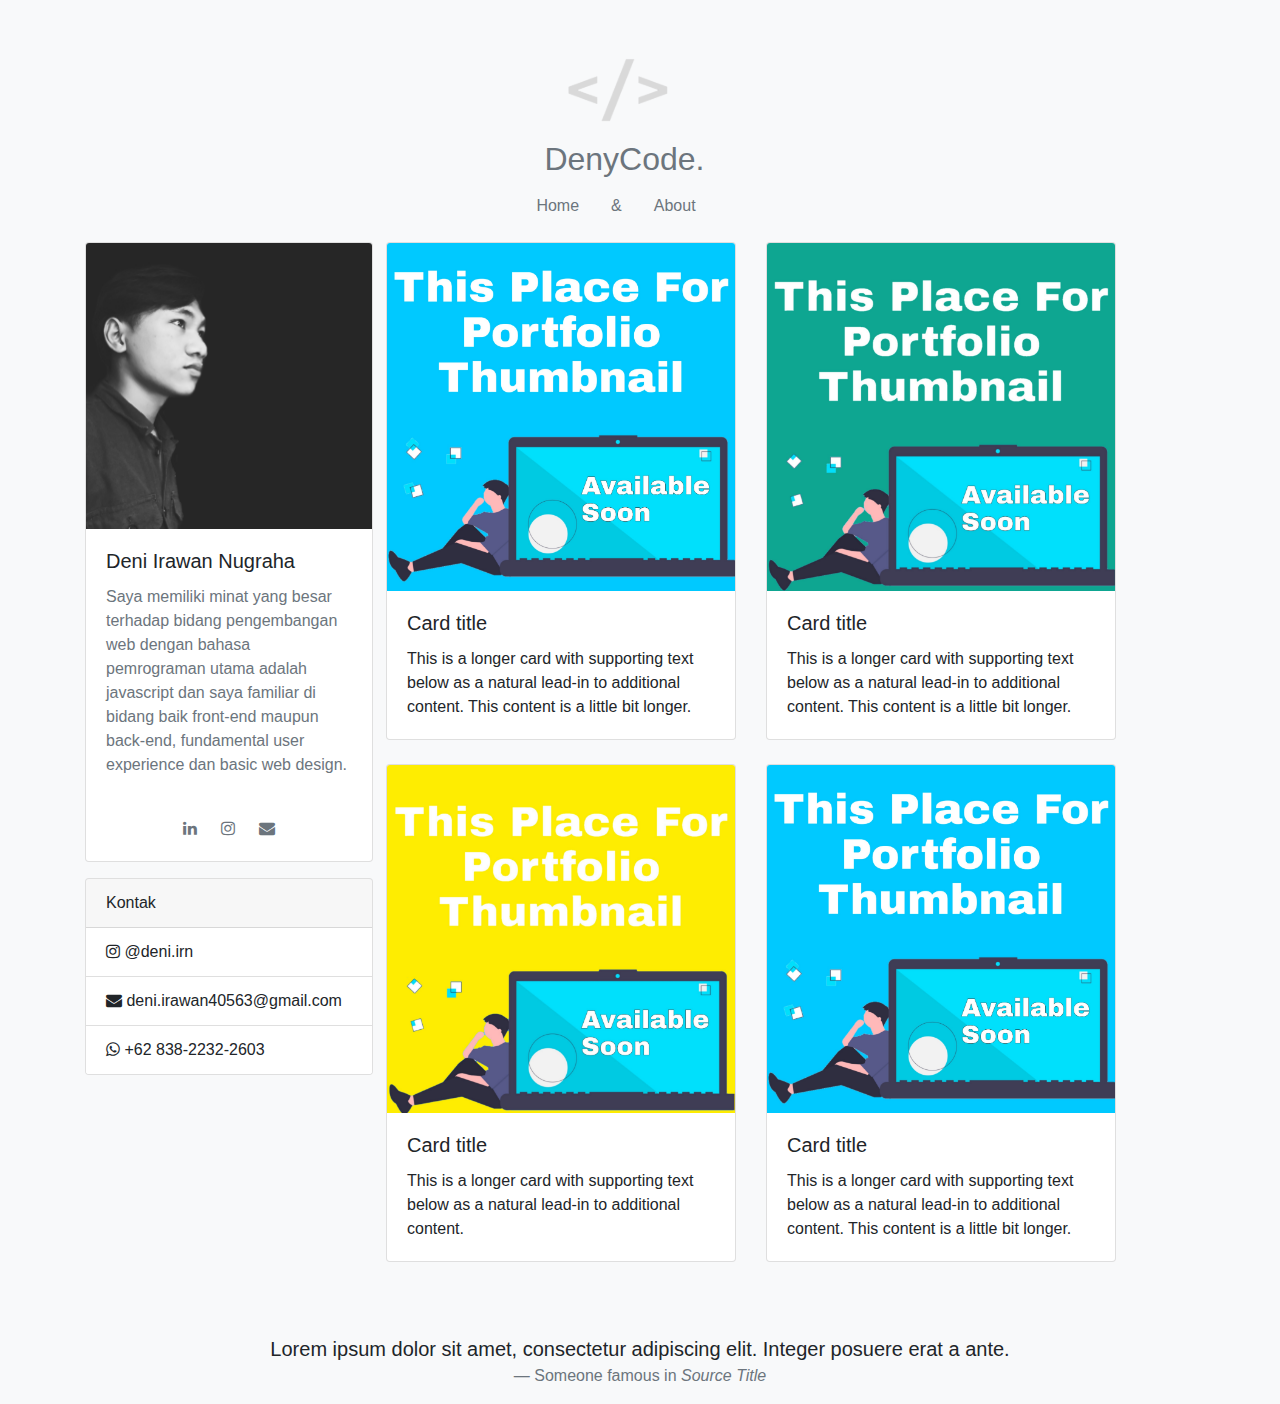
==== index.html @ 874bd968 "all layout is complete" ====
<!doctype html>
<html lang="en">
  <head>
    <!-- Required meta tags -->
    <meta charset="utf-8">
    <meta name="viewport" content="width=device-width, initial-scale=1, shrink-to-fit=no">

    <!-- Bootstrap CSS -->
    <link rel="stylesheet" href="https://stackpath.bootstrapcdn.com/bootstrap/4.5.2/css/bootstrap.min.css" integrity="sha384-JcKb8q3iqJ61gNV9KGb8thSsNjpSL0n8PARn9HuZOnIxN0hoP+VmmDGMN5t9UJ0Z" crossorigin="anonymous">
	<link rel="stylesheet" href="style.css">
	<link rel="stylesheet" href="https://cdnjs.cloudflare.com/ajax/libs/font-awesome/4.7.0/css/font-awesome.min.css">
    <title>Deni Irawan.N Portopolio Website</title>
  </head>
  <body class="bg-light">
	<div class="container row mx-auto mt-4">
		<div class="mx-auto mt-3">
			<img src="/images/logo.svg" class="rounded-circle image-profile">
			<h2 class="ml-n4 text-muted">DenyCode.</h2>
			<nav class="nav ml-n5">
				<a class="nav-link text-muted" href="#">Home</a>
				<p class="nav-link text-muted"> &</p>
				<a class="nav-link text-muted" data-toggle="modal" data-target="#staticBackdrop">About</a>
			</nav>
		</div>
		<div class="row">
		<div class="col-3">
		<div class="card" style="width: 18rem;">
			<img src="/images/PSX_20200524_122302.jpg" class="card-img-top" alt="...">
			<div class="card-body">
				<h5 class="card-title">Deni Irawan Nugraha</h5>
				<p class="card-text text-left text-muted">Saya memiliki minat yang besar terhadap bidang pengembangan web dengan  bahasa pemrograman utama adalah javascript dan saya familiar di bidang baik front-end maupun back-end, fundamental user experience dan basic web design.</p>
			</div>
			<div class="card-body text-center">
				<a href="#" class="card-link text-muted"><i class="fa fa-linkedin"></i></a>
				<a href="#" class="card-link text-muted"><i class="fa fa-instagram"></i></a>
				<a href="#" class="card-link text-muted"><i class="fa fa-envelope"></i></a>
			</div>
		</div>
		<div class="card mt-3" style="width: 18rem;">
			<div class="card-header">
			  Kontak
			</div>
			<ul class="list-group list-group-flush">
			  <li class="list-group-item"><i class="fa fa-instagram"></i> @deni.irn</li>
			  <li class="list-group-item"><i class="fa fa-envelope"></i> deni.irawan40563@gmail.com</li>
			  <li class="list-group-item"><i class="fa fa-whatsapp"></i> +62 838-2232-2603</li>
			</ul>
		  </div>
	</div>
	<div class="col-8 ml-3 overflow-auto">
		<div class="row row-cols-1 row-cols-md-2">
			<div class="col mb-4">
			  <div class="card">
				<img src="/images/portfolio/soonBlue.jpg" class="card-img-top" alt="...">
				<div class="card-body">
				  <h5 class="card-title">Card title</h5>
				  <p class="card-text">This is a longer card with supporting text below as a natural lead-in to additional content. This content is a little bit longer.</p>
				</div>
			  </div>
			</div>
			<div class="col mb-4">
			  <div class="card">
				<img src="/images/portfolio/soonGreen.jpg" class="card-img-top" alt="...">
				<div class="card-body">
				  <h5 class="card-title">Card title</h5>
				  <p class="card-text">This is a longer card with supporting text below as a natural lead-in to additional content. This content is a little bit longer.</p>
				</div>
			  </div>
			</div>
			<div class="col mb-4">
			  <div class="card">
				<img src="/images/portfolio/soonYellow.jpg" class="card-img-top" alt="...">
				<div class="card-body">
				  <h5 class="card-title">Card title</h5>
				  <p class="card-text">This is a longer card with supporting text below as a natural lead-in to additional content.</p>
				</div>
			  </div>
			</div>
			<div class="col mb-4">
			  <div class="card">
				<img src="/images/portfolio/soonBlue.jpg" class="card-img-top" alt="...">
				<div class="card-body">
				  <h5 class="card-title">Card title</h5>
				  <p class="card-text">This is a longer card with supporting text below as a natural lead-in to additional content. This content is a little bit longer.</p>
				</div>
			  </div>
			</div>
		  </div>
	</div>
	</div>
	<div class="container-fluid mt-5">
	<blockquote class="blockquote text-center">
		<p class="mb-0">Lorem ipsum dolor sit amet, consectetur adipiscing elit. Integer posuere erat a ante.</p>
		<footer class="blockquote-footer">Someone famous in <cite title="Source Title">Source Title</cite></footer>
	</blockquote>
	</div>
	</div>
	<div class="modal fade" id="staticBackdrop" data-backdrop="static" data-keyboard="false" tabindex="-1" aria-labelledby="staticBackdropLabel" aria-hidden="true">
		<div class="modal-dialog">
		  <div class="modal-content">
			<div class="modal-header">
			  <h5 class="modal-title" id="staticBackdropLabel">Modal title</h5>
			  <button type="button" class="close" data-dismiss="modal" aria-label="Close">
				<span aria-hidden="true">&times;</span>
			  </button>
			</div>
			<div class="modal-body">
			  ...
			</div>
			<div class="modal-footer">
			  <button type="button" class="btn btn-secondary" data-dismiss="modal">Close</button>
			  <button type="button" class="btn btn-primary">Understood</button>
			</div>
		  </div>
		</div>
	  </div>
    <!-- Optional JavaScript -->
    <!-- jQuery first, then Popper.js, then Bootstrap JS -->
    <script src="https://code.jquery.com/jquery-3.5.1.slim.min.js" integrity="sha384-DfXdz2htPH0lsSSs5nCTpuj/zy4C+OGpamoFVy38MVBnE+IbbVYUew+OrCXaRkfj" crossorigin="anonymous"></script>
    <script src="https://cdn.jsdelivr.net/npm/popper.js@1.16.1/dist/umd/popper.min.js" integrity="sha384-9/reFTGAW83EW2RDu2S0VKaIzap3H66lZH81PoYlFhbGU+6BZp6G7niu735Sk7lN" crossorigin="anonymous"></script>
    <script src="https://stackpath.bootstrapcdn.com/bootstrap/4.5.2/js/bootstrap.min.js" integrity="sha384-B4gt1jrGC7Jh4AgTPSdUtOBvfO8shuf57BaghqFfPlYxofvL8/KUEfYiJOMMV+rV" crossorigin="anonymous"></script>
  </body>
</html>
---- style.css ----
.container {
    width: 1500px;
    height: 400px;
}
.image-profile {
    width: 100px;
    height: 100px;
    object-fit: scale-down;
}
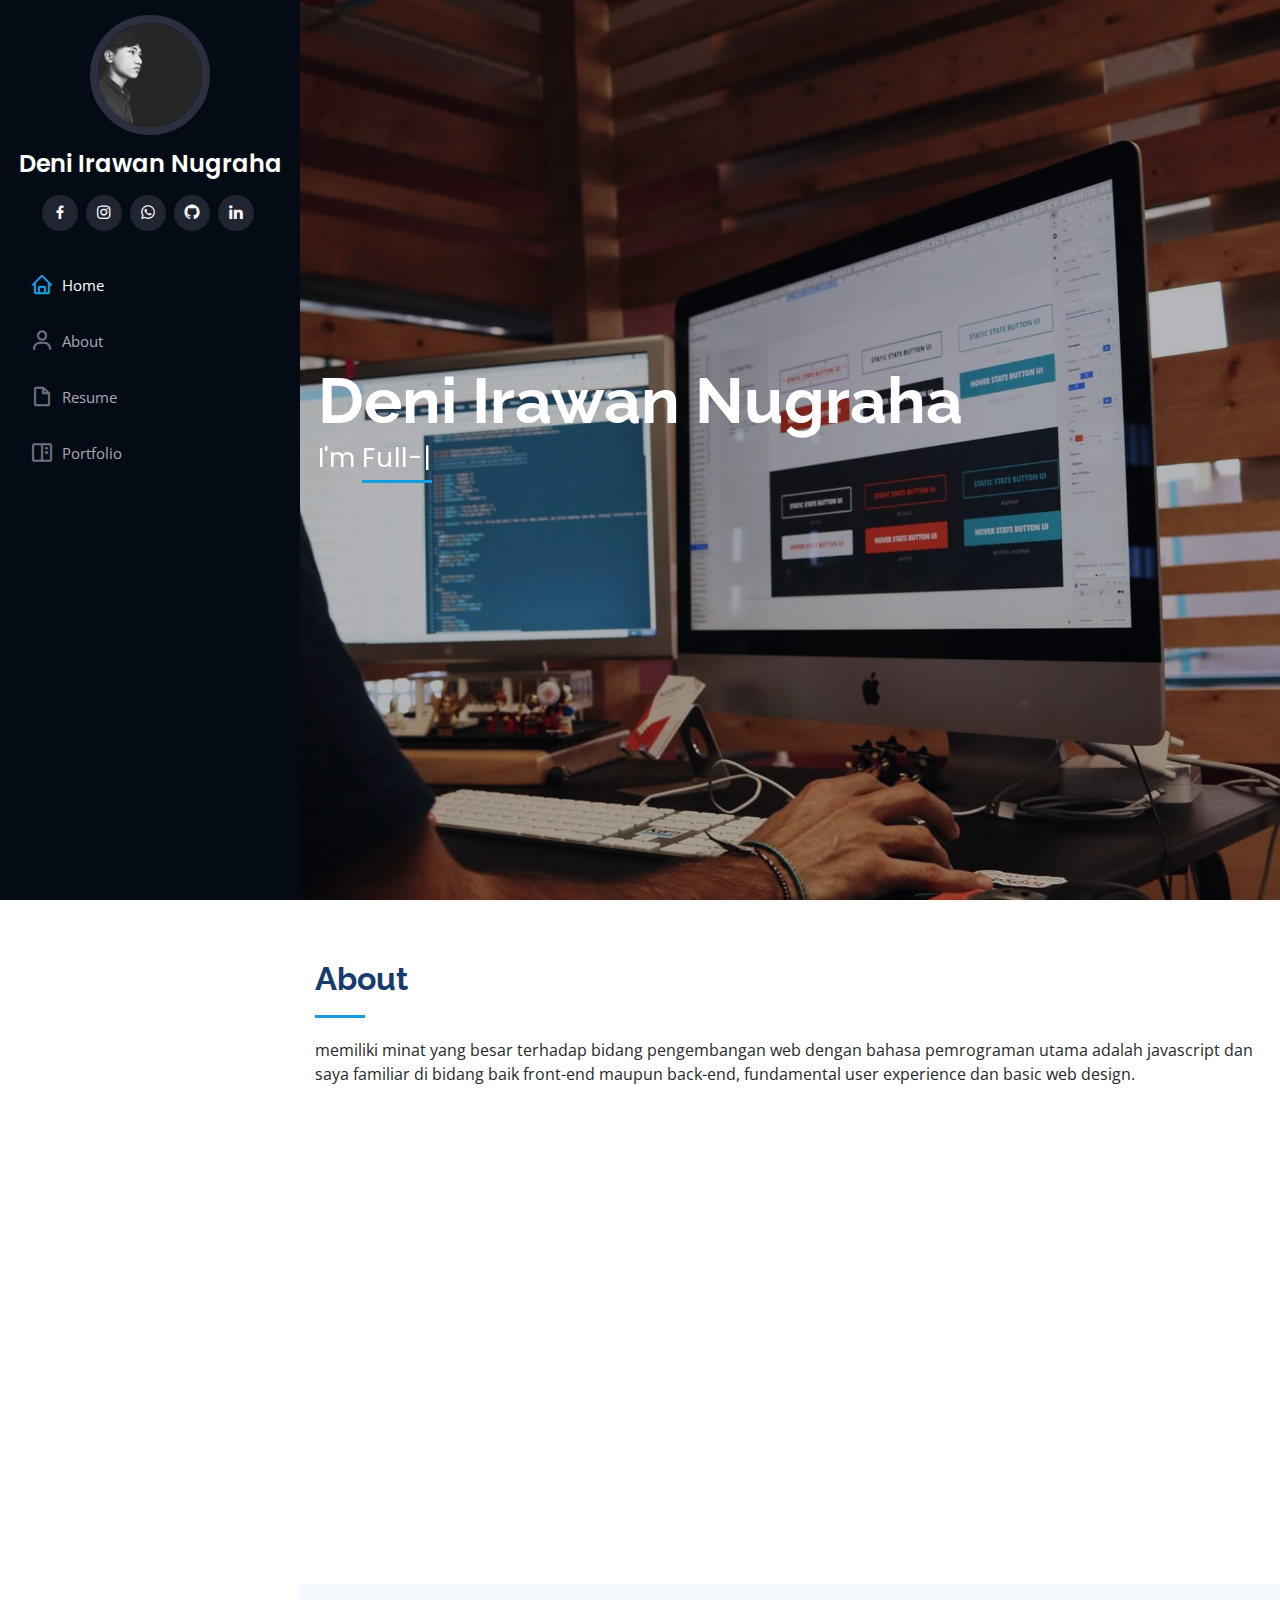
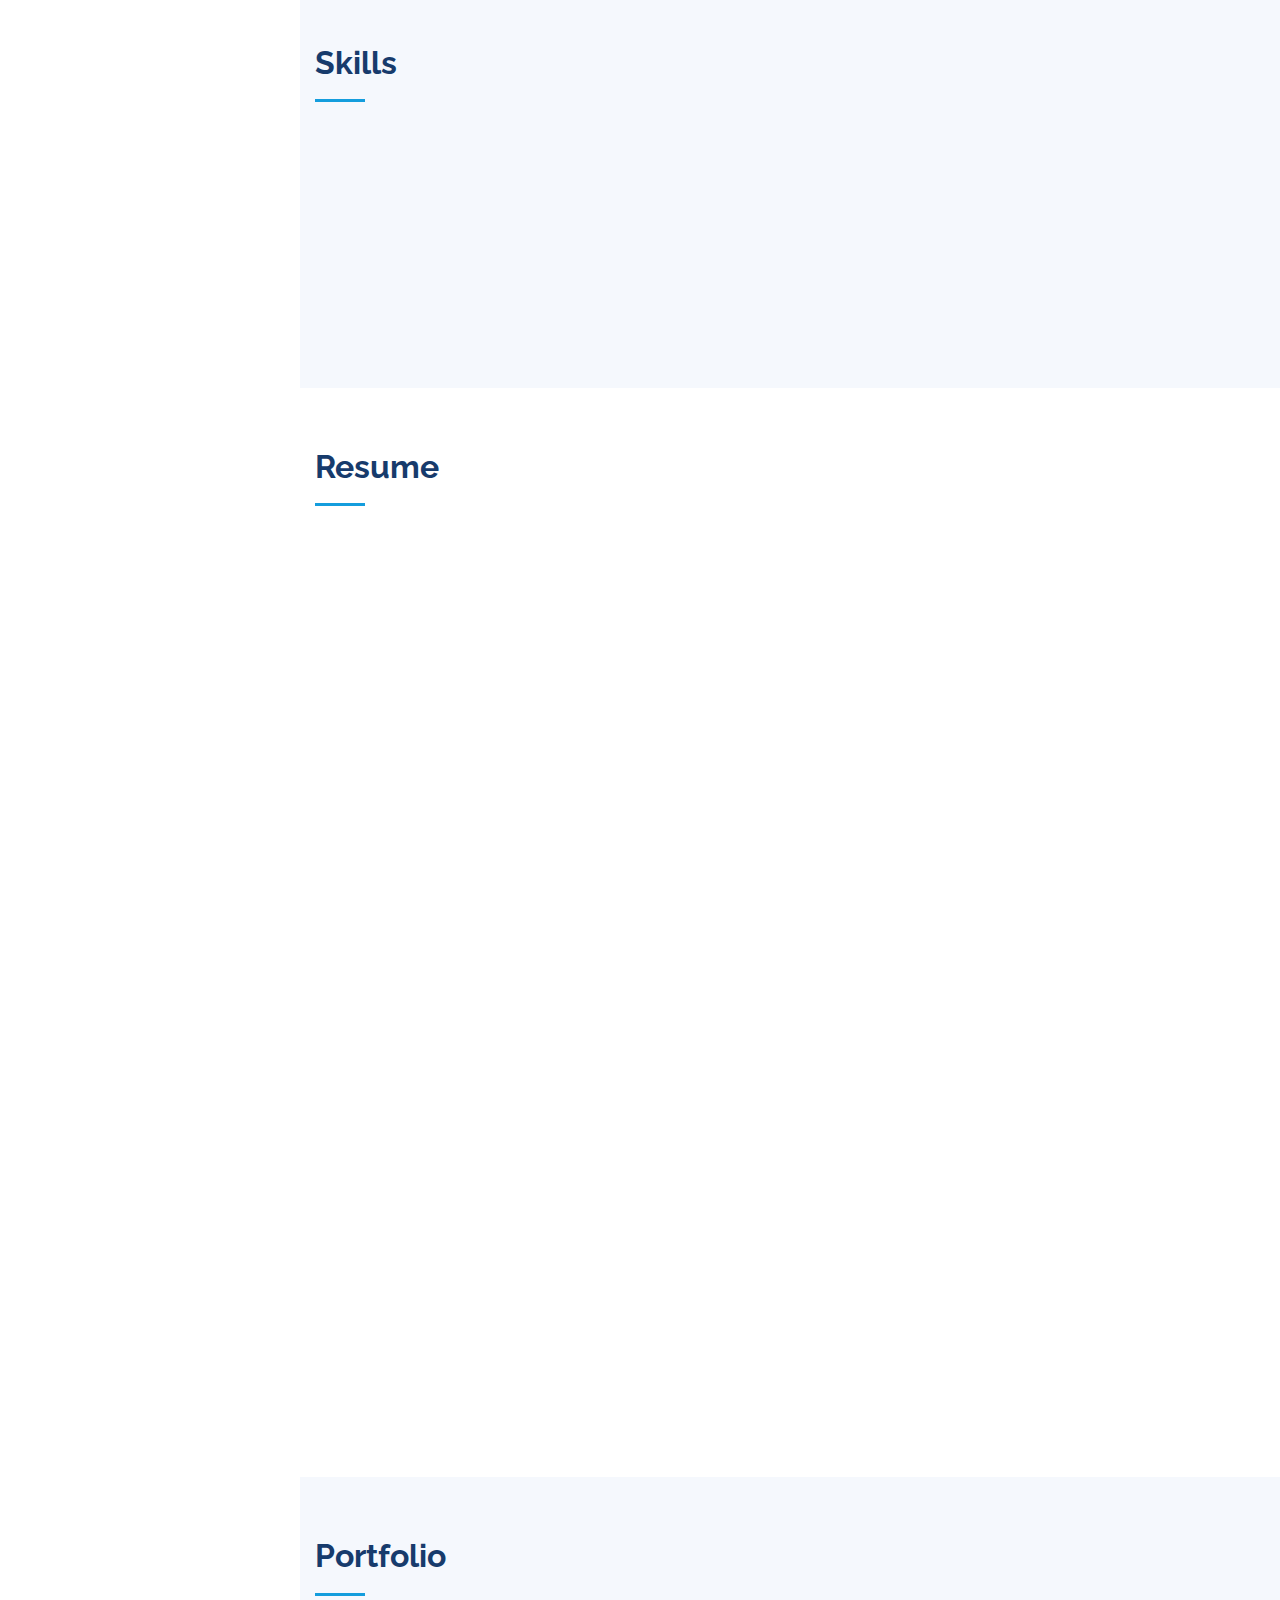
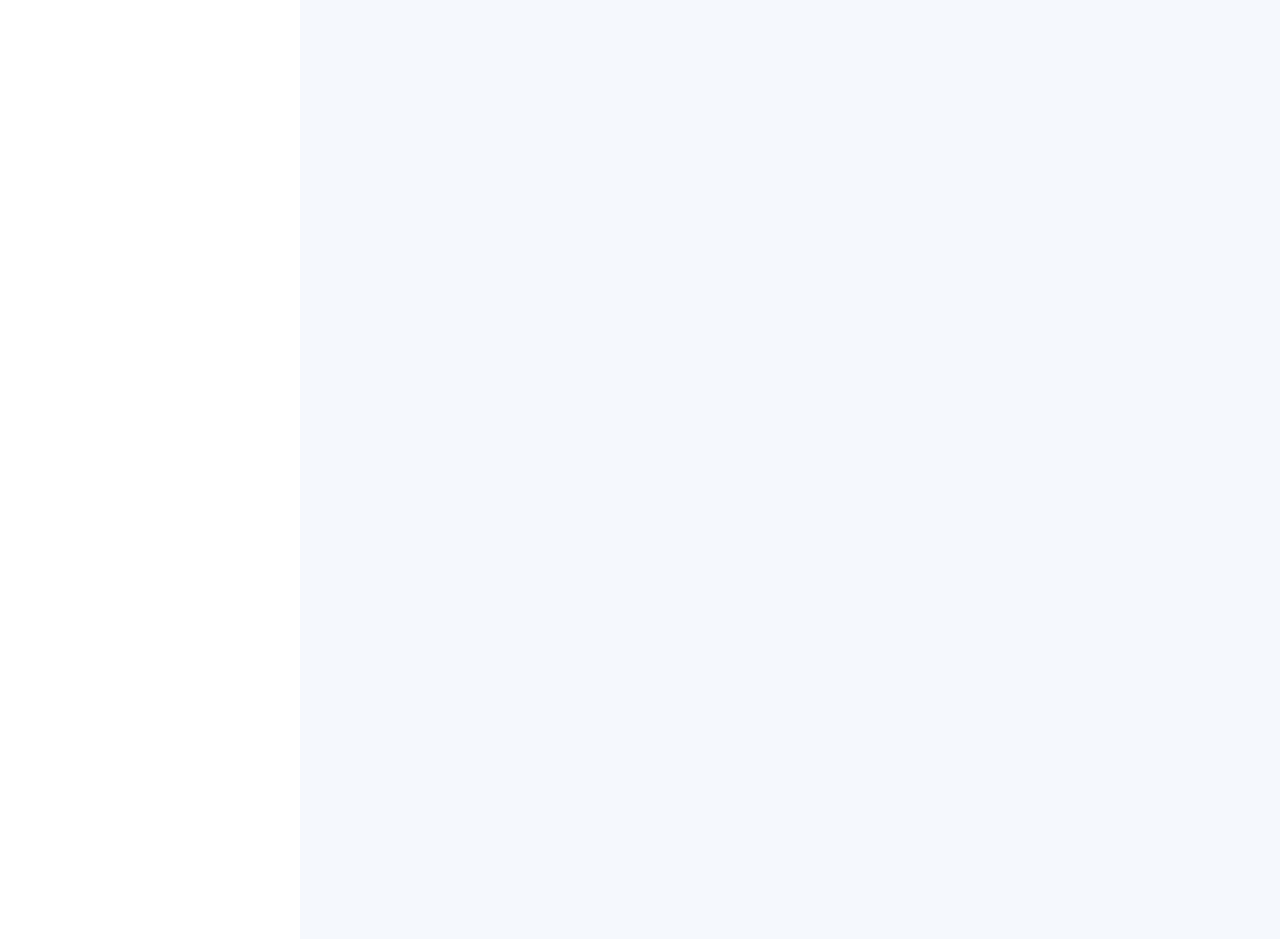
==== commit 9cbce212: "new display & layout" ====
--- a/index.html
+++ b/index.html
@@ -1,123 +1,440 @@
-<!doctype html>
+<!DOCTYPE html>
 <html lang="en">
-  <head>
-    <!-- Required meta tags -->
-    <meta charset="utf-8">
-    <meta name="viewport" content="width=device-width, initial-scale=1, shrink-to-fit=no">
-
-    <!-- Bootstrap CSS -->
-    <link rel="stylesheet" href="https://stackpath.bootstrapcdn.com/bootstrap/4.5.2/css/bootstrap.min.css" integrity="sha384-JcKb8q3iqJ61gNV9KGb8thSsNjpSL0n8PARn9HuZOnIxN0hoP+VmmDGMN5t9UJ0Z" crossorigin="anonymous">
-	<link rel="stylesheet" href="style.css">
-	<link rel="stylesheet" href="https://cdnjs.cloudflare.com/ajax/libs/font-awesome/4.7.0/css/font-awesome.min.css">
-    <title>Deni Irawan.N Portopolio Website</title>
-  </head>
-  <body class="bg-light">
-	<div class="container row mx-auto mt-4">
-		<div class="mx-auto mt-3">
-			<img src="/images/logo.svg" class="rounded-circle image-profile">
-			<h2 class="ml-n4 text-muted">DenyCode.</h2>
-			<nav class="nav ml-n5">
-				<a class="nav-link text-muted" href="#">Home</a>
-				<p class="nav-link text-muted"> &</p>
-				<a class="nav-link text-muted" data-toggle="modal" data-target="#staticBackdrop">About</a>
-			</nav>
-		</div>
-		<div class="row">
-		<div class="col-3">
-		<div class="card" style="width: 18rem;">
-			<img src="/images/PSX_20200524_122302.jpg" class="card-img-top" alt="...">
-			<div class="card-body">
-				<h5 class="card-title">Deni Irawan Nugraha</h5>
-				<p class="card-text text-left text-muted">Saya memiliki minat yang besar terhadap bidang pengembangan web dengan  bahasa pemrograman utama adalah javascript dan saya familiar di bidang baik front-end maupun back-end, fundamental user experience dan basic web design.</p>
-			</div>
-			<div class="card-body text-center">
-				<a href="#" class="card-link text-muted"><i class="fa fa-linkedin"></i></a>
-				<a href="#" class="card-link text-muted"><i class="fa fa-instagram"></i></a>
-				<a href="#" class="card-link text-muted"><i class="fa fa-envelope"></i></a>
-			</div>
-		</div>
-		<div class="card mt-3" style="width: 18rem;">
-			<div class="card-header">
-			  Kontak
-			</div>
-			<ul class="list-group list-group-flush">
-			  <li class="list-group-item"><i class="fa fa-instagram"></i> @deni.irn</li>
-			  <li class="list-group-item"><i class="fa fa-envelope"></i> deni.irawan40563@gmail.com</li>
-			  <li class="list-group-item"><i class="fa fa-whatsapp"></i> +62 838-2232-2603</li>
-			</ul>
-		  </div>
-	</div>
-	<div class="col-8 ml-3 overflow-auto">
-		<div class="row row-cols-1 row-cols-md-2">
-			<div class="col mb-4">
-			  <div class="card">
-				<img src="/images/portfolio/soonBlue.jpg" class="card-img-top" alt="...">
-				<div class="card-body">
-				  <h5 class="card-title">Card title</h5>
-				  <p class="card-text">This is a longer card with supporting text below as a natural lead-in to additional content. This content is a little bit longer.</p>
-				</div>
-			  </div>
-			</div>
-			<div class="col mb-4">
-			  <div class="card">
-				<img src="/images/portfolio/soonGreen.jpg" class="card-img-top" alt="...">
-				<div class="card-body">
-				  <h5 class="card-title">Card title</h5>
-				  <p class="card-text">This is a longer card with supporting text below as a natural lead-in to additional content. This content is a little bit longer.</p>
-				</div>
-			  </div>
-			</div>
-			<div class="col mb-4">
-			  <div class="card">
-				<img src="/images/portfolio/soonYellow.jpg" class="card-img-top" alt="...">
-				<div class="card-body">
-				  <h5 class="card-title">Card title</h5>
-				  <p class="card-text">This is a longer card with supporting text below as a natural lead-in to additional content.</p>
-				</div>
-			  </div>
-			</div>
-			<div class="col mb-4">
-			  <div class="card">
-				<img src="/images/portfolio/soonBlue.jpg" class="card-img-top" alt="...">
-				<div class="card-body">
-				  <h5 class="card-title">Card title</h5>
-				  <p class="card-text">This is a longer card with supporting text below as a natural lead-in to additional content. This content is a little bit longer.</p>
-				</div>
-			  </div>
-			</div>
-		  </div>
-	</div>
-	</div>
-	<div class="container-fluid mt-5">
-	<blockquote class="blockquote text-center">
-		<p class="mb-0">Lorem ipsum dolor sit amet, consectetur adipiscing elit. Integer posuere erat a ante.</p>
-		<footer class="blockquote-footer">Someone famous in <cite title="Source Title">Source Title</cite></footer>
-	</blockquote>
-	</div>
-	</div>
-	<div class="modal fade" id="staticBackdrop" data-backdrop="static" data-keyboard="false" tabindex="-1" aria-labelledby="staticBackdropLabel" aria-hidden="true">
-		<div class="modal-dialog">
-		  <div class="modal-content">
-			<div class="modal-header">
-			  <h5 class="modal-title" id="staticBackdropLabel">Modal title</h5>
-			  <button type="button" class="close" data-dismiss="modal" aria-label="Close">
-				<span aria-hidden="true">&times;</span>
-			  </button>
-			</div>
-			<div class="modal-body">
-			  ...
-			</div>
-			<div class="modal-footer">
-			  <button type="button" class="btn btn-secondary" data-dismiss="modal">Close</button>
-			  <button type="button" class="btn btn-primary">Understood</button>
-			</div>
-		  </div>
-		</div>
-	  </div>
-    <!-- Optional JavaScript -->
-    <!-- jQuery first, then Popper.js, then Bootstrap JS -->
-    <script src="https://code.jquery.com/jquery-3.5.1.slim.min.js" integrity="sha384-DfXdz2htPH0lsSSs5nCTpuj/zy4C+OGpamoFVy38MVBnE+IbbVYUew+OrCXaRkfj" crossorigin="anonymous"></script>
-    <script src="https://cdn.jsdelivr.net/npm/popper.js@1.16.1/dist/umd/popper.min.js" integrity="sha384-9/reFTGAW83EW2RDu2S0VKaIzap3H66lZH81PoYlFhbGU+6BZp6G7niu735Sk7lN" crossorigin="anonymous"></script>
-    <script src="https://stackpath.bootstrapcdn.com/bootstrap/4.5.2/js/bootstrap.min.js" integrity="sha384-B4gt1jrGC7Jh4AgTPSdUtOBvfO8shuf57BaghqFfPlYxofvL8/KUEfYiJOMMV+rV" crossorigin="anonymous"></script>
-  </body>
+
+<head>
+  <meta charset="utf-8">
+  <meta content="width=device-width, initial-scale=1.0" name="viewport">
+
+  <title>Deni Irawan Nugraha Website Portopolio</title>
+  <meta content="" name="description">
+  <meta content="" name="keywords">
+
+  <!-- Favicons -->
+  <link href="assets/img/favicon.png" rel="icon">
+  <link href="assets/img/apple-touch-icon.png" rel="apple-touch-icon">
+
+  <!-- Google Fonts -->
+  <link href="https://fonts.googleapis.com/css?family=Open+Sans:300,300i,400,400i,600,600i,700,700i|Raleway:300,300i,400,400i,500,500i,600,600i,700,700i|Poppins:300,300i,400,400i,500,500i,600,600i,700,700i" rel="stylesheet">
+
+  <!-- Vendor CSS Files -->
+  <link href="assets/vendor/bootstrap/css/bootstrap.min.css" rel="stylesheet">
+  <link href="assets/vendor/icofont/icofont.min.css" rel="stylesheet">
+  <link href="assets/vendor/boxicons/css/boxicons.min.css" rel="stylesheet">
+  <link href="assets/vendor/venobox/venobox.css" rel="stylesheet">
+  <link href="assets/vendor/owl.carousel/assets/owl.carousel.min.css" rel="stylesheet">
+  <link href="assets/vendor/aos/aos.css" rel="stylesheet">
+
+  <!-- Template Main CSS File -->
+  <link href="assets/css/style.css" rel="stylesheet">
+
+  <!-- =======================================================
+  * Template Name: iPortfolio - v1.4.0
+  * Template URL: https://bootstrapmade.com/iportfolio-bootstrap-portfolio-websites-template/
+  * Author: BootstrapMade.com
+  * License: https://bootstrapmade.com/license/
+  ======================================================== -->
+</head>
+
+<body>
+
+  <!-- ======= Mobile nav toggle button ======= -->
+  <button type="button" class="mobile-nav-toggle d-xl-none"><i class="icofont-navigation-menu"></i></button>
+
+  <!-- ======= Header ======= -->
+  <header id="header">
+    <div class="d-flex flex-column">
+
+      <div class="profile">
+        <img src="assets/img/profile-img.jpg" alt="" class="img-fluid rounded-circle">
+        <h1 class="text-light"><a href="index.html">Deni Irawan Nugraha</a></h1>
+        <div class="social-links mt-3 text-center">
+          <!-- <a href="#" class="twitter"><i class="bx bxl-twitter"></i></a> -->
+          <a href="https://web.facebook.com/ir.deni.710/" class="facebook" target="blank"><i class="bx bxl-facebook"></i></a>
+          <a href="https://www.instagram.com/deny.irn/" class="instagram" target="blank"><i class="bx bxl-instagram"></i></a>
+          <a href="https://wa.me/6283822322603" class="whatsapp" target="blank"><i class="bx bxl-whatsapp"></i></a>
+          <a href="https://github.com/deni-irawan40563" class="github" target="blank"><i class="bx bxl-github"></i></a>
+          <a href="https://www.linkedin.com/in/deniirawan99/" class="linkedin" target="blank"><i class="bx bxl-linkedin"></i></a>
+        </div>
+      </div>
+
+      <nav class="nav-menu">
+        <ul>
+          <li class="active"><a href="index.html"><i class="bx bx-home"></i> <span>Home</span></a></li>
+          <li><a href="#about"><i class="bx bx-user"></i> <span>About</span></a></li>
+          <li><a href="#resume"><i class="bx bx-file-blank"></i> <span>Resume</span></a></li>
+          <li><a href="#portfolio"><i class="bx bx-book-content"></i> Portfolio</a></li>
+        </ul>
+      </nav><!-- .nav-menu -->
+      <button type="button" class="mobile-nav-toggle d-xl-none"><i class="icofont-navigation-menu"></i></button>
+
+    </div>
+  </header><!-- End Header -->
+
+  <!-- ======= Hero Section ======= -->
+  <section id="hero" class="d-flex flex-column justify-content-center align-items-center">
+    <div class="hero-container" data-aos="fade-in">
+      <h1>Deni Irawan Nugraha</h1>
+      <p>I'm <span class="typed" data-typed-items="Full-stack Developer, Front-end Developer, Back-end Developer, Web Developer"></span></p>
+    </div>
+  </section><!-- End Hero -->
+
+  <main id="main">
+
+    <!-- ======= About Section ======= -->
+    <section id="about" class="about">
+      <div class="container">
+
+        <div class="section-title">
+          <h2>About</h2>
+          <p>memiliki minat yang besar terhadap bidang pengembangan web dengan bahasa pemrograman utama adalah javascript dan saya familiar di bidang baik front-end maupun back-end, fundamental user experience dan basic web design.</p>
+        </div>
+
+        <div class="row">
+          <div class="col-lg-4" data-aos="fade-right">
+            <img src="assets/img/profile-img.jpg" class="img-fluid rounded">
+          </div>
+          <div class="col-lg-8 pt-4 pt-lg-0 content" data-aos="fade-left">
+            <h3>Full-Stack Web Developer.</h3>
+            <div class="row">
+              <div class="col-lg-6">
+                <ul>
+                  <li><i class="icofont-rounded-right"></i> <strong>Ttl:</strong> Bandung, 20 Desember 2000</li>
+                  <li><i class="icofont-rounded-right"></i> <strong>Website:</strong> www.denycode.xyz <a href="http://denycode.xyz"><i class="icofont-external-link"></i></a></li>
+                  <li><i class="icofont-rounded-right"></i> <strong>Telepon:</strong> +62 838 2232 2603 <a href="https://wa.me/6283822322603"><i class="icofont-external-link"></i></a></li>
+                  <li><i class="icofont-rounded-right"></i> <strong>Alamat:</strong> Sindangkerta, Jawa Barat 40563</li>
+                </ul>
+              </div>
+              <div class="col-lg-6">
+                <ul>
+                  <li><i class="icofont-rounded-right"></i> <strong>Umur:</strong> 19</li>
+                  <li><i class="icofont-rounded-right"></i> <strong>Email:</strong> deni.irawan40563@gmail.com</li>
+                  <li><i class="icofont-rounded-right"></i> <strong>Freelance:</strong> Available</li>
+                </ul>
+              </div>
+            </div>
+            <p>
+              Saya memulai belajar tentang pengembangan website lewat berbagai flatform kursus online serta berbagai tutorial gratis yang terdapat di internet sampai saya memutuskan untuk bergabung di bootcamp full- stack website developer di Arkademy di situ saya tidak cuma belajar tentang teknis pengembangan website saja tetapi belajar pula aspek- aspek yang lain dalam pengembangan perangkat lunak seperti bagaimana cara mengerjakan project secara kolaborasi atau tim, bagaimana metode berbicara yang baik, metode presentasi yang efektif serta masih banyak lagi.
+            </p>
+          </div>
+        </div>
+
+      </div>
+    </section><!-- End About Section -->
+
+    <!-- ======= Skills Section ======= -->
+    <section id="skills" class="skills section-bg">
+      <div class="container">
+
+        <div class="section-title">
+          <h2>Skills</h2>
+        </div>
+
+        <div class="row">
+
+          <div class="col-lg-6" data-aos="fade-up">
+            <ul>
+              <li class="mt-3 text-dark"><strong>HTML</strong></li>
+              <li class="mt-3 text-dark"><strong>CSS</strong></li>
+              <li class="mt-3 text-dark"><strong>JavaScript</strong></li>
+              <li class="mt-3 text-dark"><strong>MySql</strong></li>
+            </ul>
+          </div>
+
+          <div class="col-lg-6" data-aos="fade-up" data-aos-delay="100">
+
+            <ul>
+              <li class="mt-3 text-dark"><strong>Vue.js</strong></li>
+              <li class="mt-3 text-dark"><strong>Node.js</strong></li>
+              <li class="mt-3 text-dark"><strong>Express.js</strong></li>
+              <li class="mt-3 text-dark"><strong>Bootstrap</strong></li>
+            </ul>
+
+          </div>
+
+        </div>
+
+      </div>
+    </section><!-- End Skills Section -->
+
+    <!-- ======= Resume Section ======= -->
+    <section id="resume" class="resume">
+      <div class="container">
+
+        <div class="section-title">
+          <h2>Resume</h2>
+        </div>
+
+        <div class="row">
+          <div class="col-lg-6" data-aos="fade-up">
+            <h3 class="resume-title">Ringkasan</h3>
+            <div class="resume-item pb-0">
+              <h4>Deni Irawan Nugraha</h4>
+              <p><em>Full-stack web developer, sangat menyukai dunia digital terutama dibidang pemerograman web, desain grafis dan fotografi</em></p>
+              <ul>
+                <li>Sindangkerta, Jawa barat 40563</li>
+                <li>+62 838 2232 2603</li>
+                <li>deni.irawan40563@gmail.com</li>
+              </ul>
+            </div>
+
+            <h3 class="resume-title">Pengalaman</h3>
+            <div class="resume-item">
+              <h4>Telemarketing</h4>
+              <h5>Sep - Des 2019</h5>
+              <p><em>Bank DBS Indonesia</em></p>
+              <p>melakukan penawaran pembuatan kartu kredit via telepon, menjelaskan benefit dan product knowledge kartu kredit pada calon nasabah, memandu calon nasabah selama proses pengajuan kartu kredit</p>
+            </div>
+            <div class="resume-item">
+              <h4>Instruktur sukarela di eskul IT</h4>
+              <h5>Juli 2020 - Sekarang</h5>
+              <p><em>SMAN 1 Cililin</em></p>
+              <p>Menjadi Instruktur sukarela untuk memberikan pelatihan pemerograman fundamental pengembangan web dasar front-end developer (fundamental html, css dan javascript) secara online memalui platform google meet pada semua anggota ekstrakurikuler ilmu teknologi ( IT ) SMAN 1 Cililin</p>
+            </div>
+          </div>
+          <div class="col-lg-6" data-aos="fade-up" data-aos-delay="100">
+            <h3 class="resume-title">Pendidikan & Pelatihan</h3>
+            <div class="resume-item">
+              <h4>SMAN 1 Cililin</h4>
+              <h5>2016 - 2019</h5>
+              <p><em>Matematika dan ilmu alam ( MIPA )</em></p>
+            </div>
+
+            <div class="resume-item accordion" id="accordionExample">
+              <h4>Arkademy Tech Academy</h4>
+              <h5>Juli - September 2020</h5>
+              <p><em>Full-Stack Web Developer</em></p>
+              <a href="" data-toggle="collapse" data-target="#collapseOne" aria-expanded="true" aria-controls="collapseOne">Lihat Kurikulum</a>
+              <div id="collapseOne" class="collapse hide" aria-labelledby="headingOne" data-parent="#accordionExample">
+                <ul>
+                  <li>Responsive Website : mempelajari HTML, CSS, dan Bootstrap untuk membuat sebuah website yang responsive.</li>
+                  <li>JavaScript & Version Control : mempelajari JavaScript & melakukan version control dengan bantuan Git dan GitHub.</li>
+                  <li>Node.js & Express.js : membangun sebuah RESTful API dengan bantuan Node.js dan Express.js, dan juga menggunakan database MySQL.</li>
+                  <li>Basic Vue.js : mempelajari dasar-dasar dari Vue, memahami komponen-komponen Vue, dan membuat sebuah website dengan Vue.</li>
+                  <li>Backend Lanjutan : belajar menambahkan JWT, Redis dan upload file pada RESTful API yang sebelumnya telah kalian buat.</li>
+                  <li>Vue.js Lanjutan : memperdalam Vue dengan mempelajari Localstorage, Vuex, Mixins, dan lain-lain.</li>
+                  <li>Project Team : dibagi ke dalam beberapa kelompok dan diberikan tugas untuk membuat sebuah aplikasi website dengan menggunakan SCRUM dan mengaplikasikan semua yang telah dipelajari sebelumnya.</li>
+                  <li>Realtime : membuat aplikasi website yang menerapkan realtime connection di dalamnya dengan menggunakan Socket io.</li>
+                  <li>Final Project Team : kembali dibagi ke dalam beberapa kelompok, diberi tantangan untuk membuat aplikasi baru dengan ide bisnis di dalamnya, dan juga dengan menerapkan semua yang telah dipelajari</li>
+                </ul>
+                <a href="" data-toggle="collapse" data-target="#collapseOne" aria-expanded="true" aria-controls="collapseOne">Sembunyikan</a>
+              </div>
+            </div>
+
+            <div class="resume-item accordion" id="accordionExample2" >
+              <h4>Dicoding Academy</h4>
+              <h5>April 2020</h5>
+              <p><em>Belajar Dasar Pemrograman Web</em></p>
+              <a href="" data-toggle="collapse" data-target="#collapsetwo" aria-expanded="true" aria-controls="collapseOne">Lihat Kurikulum</a>
+              <div id="collapsetwo" class="collapse hide" aria-labelledby="headingOne" data-parent="#accordionExample2">
+                <ul>
+                  <li>Pendahuluan : Pengenalan mengenai website, apa itu website, tools dalam mengembangkan sebuah website</li>
+                  <li>Pengenalan HTML : Memberikan pemahaman fungsi HTML dalam website, memahami struktur dasar HTML dengan mencoba membuat sebuah halaman HTML sederhana.</li>
+                  <li>HTML lebih Dalam : Belajar mengorganisir konten dengan elemen semantik yang ada, mengenal attribute pada HTML, mengenal paragraf, header, gambar, list, dan elemen teks lainnya. Memahami perbedaan inline dan block elemen.</li>
+                  <li>Pengenalan CSS : Memahami peran CSS dalam pembuatan website, benefit menerapkan CSS dan mengetahui penulisan sintaks dasar CSS dengan menerapkan beberapa basic styling pada elemen HTML.</li>
+                  <li>CSS lebih Dalam : Memahami lebih dalam mengenai selector CSS, memahami penerapan styling untuk font dan text (mengubah tipe dan ukuran font, mengubah warna teks, dsb.), memahami tentang foreground color dan background color, memahami konsep box model, dan layouting menggunakan float. Di akhir materi ini kita sudah dapat membuat satu halaman profil dengan menerapkan semantic struktur, styling, dan layouting menggunakan float.</li>
+                  <li>Layout Responsif menggunakan Flexbox : Memahami tentang penggunaan flexbox sebagai layout dasar membangun kalkulator berbasis website. Flex merupakan teknik baru dalam menyusun layout yang responsif, dan dapat dikombinasikan dengan media query agar lebih optimal ketika diakses menggunakan mobile devices.</li>
+                  <li>JavaScript Basic dan Manipulasi DOM : Memahami peran JavaScript dalam pengembangan website, menuliskan sintaks dasar JavaScript, memahami dasar JavaScript seperti statement, comment, variabel, tipe data, dsb. Mengetahui Browser Object dan event yang ada, dan memanipulasi DOM menggunakan JavaScript. Di akhir materi ini kita akan menerapkan logika pada proyek kalkulator berbasis website sehingga kalkulator dapat berfungsi dengan baik</li>
+                  <li>Web Storage : Mengetahui tipe storage yang ada pada web dengan mencoba menggunakan localStorage untuk menyimpan histori perhitungan dari proyek kalkulator</li>
+                  <li>Submission : Tugas yang diberikan dalam membuat improvisasi pada proyek website halaman profil.</li>
+                </ul>
+                <a href="" data-toggle="collapse" data-target="#collapsetwo" aria-expanded="true" aria-controls="collapseOne">Sembunyikan</a>
+              </div>
+            </div>
+
+            <div class="resume-item accordion" id="accordionExample3">
+              <h4>Skill Academy</h4>
+              <h5>April 2020</h5>
+              <p><em>Ux Designer : Digital Product Development</em></p>
+              <a href="" data-toggle="collapse" data-target="#collapseTree" aria-expanded="true" aria-controls="collapse">Lihat Kurikulum</a>
+              <div id="collapseTree" class="collapse hide" aria-labelledby="headingOne" data-parent="#accordionExample3">
+                <ul>
+                  <li>Introduction</li>
+                  <li>Konsep dasar UX design</li>
+                  <li>User Centric Design (UCD) Product Development</li>
+                  <li>Who Are The Users</li>
+                  <li>Users Interviews & Surveys</li>
+                  <li>Custumer Journey Map ( CJM )</li>
+                  <li>IA & User Flow</li>
+                  <li>Prototype</li>
+                  <li>Usability Testing</li>
+                </ul>
+                <a href="" data-toggle="collapse" data-target="#collapseTree" aria-expanded="true" aria-controls="collapse">Sembunyikan</a>
+              </div>
+            </div>
+
+            <div class="resume-item accordion" id="accordionExample4">
+              <h4>Progate</h4>
+              <h5>Mei 2020</h5>
+              <p><em>Path pengembangan Web ( Node.js )</em></p>
+              <a href="" data-toggle="collapse" data-target="#collapseFour" aria-expanded="true" aria-controls="collapse">Lihat Kurikulum</a>
+              <div id="collapseFour" class="collapse hide" aria-labelledby="headingOne" data-parent="#accordionExample4">
+                <ul>
+                  <li>fundamental html & css</li>
+                  <li>fundamental javascript</li>
+                  <li>fundamental mysql</li>
+                  <li>fundamental node.js</li>
+                </ul>
+                <a href="" data-toggle="collapse" data-target="#collapseFour" aria-expanded="true" aria-controls="collapse">Sembunyikan</a>
+              </div>
+            </div>
+
+          </div>
+        </div>
+
+      </div>
+    </section><!-- End Resume Section -->
+
+    <!-- ======= Portfolio Section ======= -->
+    <section id="portfolio" class="portfolio section-bg">
+      <div class="container">
+
+        <div class="section-title">
+          <h2>Portfolio</h2>
+        </div>
+
+        <div class="row" data-aos="fade-up">
+          <div class="col-lg-12 d-flex justify-content-center">
+            <ul id="portfolio-flters">
+              <li data-filter="*" class="filter-active">All</li>
+              <li data-filter=".filter-app">Template</li>
+              <li data-filter=".filter-card">Pos app</li>
+              <li data-filter=".filter-web">E-commerce</li>
+            </ul>
+          </div>
+        </div>
+
+        <div class="row portfolio-container" data-aos="fade-up" data-aos-delay="100">
+
+          <div class="col-lg-4 col-md-6 portfolio-item filter-app">
+            <div class="portfolio-wrap">
+              <img src="assets/img/portfolio/portfolio-1.jpg" class="img-fluid" alt="">
+              <div class="portfolio-links">
+                <a href="assets/img/portfolio/portfolio-1.jpg" data-gall="portfolioGallery" class="venobox" title="App 1"><i class="bx bx-plus"></i></a>
+                <a href="portfolio-details.html" title="More Details"><i class="bx bx-link"></i></a>
+              </div>
+            </div>
+          </div>
+
+          <div class="col-lg-4 col-md-6 portfolio-item filter-web">
+            <div class="portfolio-wrap">
+              <img src="assets/img/portfolio/portfolio-2.jpg" class="img-fluid" alt="">
+              <div class="portfolio-links">
+                <a href="assets/img/portfolio/portfolio-2.jpg" data-gall="portfolioGallery" class="venobox" title="Web 3"><i class="bx bx-plus"></i></a>
+                <a href="portfolio-details.html" title="More Details"><i class="bx bx-link"></i></a>
+              </div>
+            </div>
+          </div>
+
+          <div class="col-lg-4 col-md-6 portfolio-item filter-app">
+            <div class="portfolio-wrap">
+              <img src="assets/img/portfolio/portfolio-3.jpg" class="img-fluid" alt="">
+              <div class="portfolio-links">
+                <a href="assets/img/portfolio/portfolio-3.jpg" data-gall="portfolioGallery" class="venobox" title="App 2"><i class="bx bx-plus"></i></a>
+                <a href="portfolio-details.html" title="More Details"><i class="bx bx-link"></i></a>
+              </div>
+            </div>
+          </div>
+
+          <div class="col-lg-4 col-md-6 portfolio-item filter-card">
+            <div class="portfolio-wrap">
+              <img src="assets/img/portfolio/portfolio-4.jpg" class="img-fluid" alt="">
+              <div class="portfolio-links">
+                <a href="assets/img/portfolio/portfolio-4.jpg" data-gall="portfolioGallery" class="venobox" title="Card 2"><i class="bx bx-plus"></i></a>
+                <a href="portfolio-details.html" title="More Details"><i class="bx bx-link"></i></a>
+              </div>
+            </div>
+          </div>
+
+          <div class="col-lg-4 col-md-6 portfolio-item filter-web">
+            <div class="portfolio-wrap">
+              <img src="assets/img/portfolio/portfolio-5.jpg" class="img-fluid" alt="">
+              <div class="portfolio-links">
+                <a href="assets/img/portfolio/portfolio-5.jpg" data-gall="portfolioGallery" class="venobox" title="Web 2"><i class="bx bx-plus"></i></a>
+                <a href="portfolio-details.html" title="More Details"><i class="bx bx-link"></i></a>
+              </div>
+            </div>
+          </div>
+
+          <div class="col-lg-4 col-md-6 portfolio-item filter-app">
+            <div class="portfolio-wrap">
+              <img src="assets/img/portfolio/portfolio-6.jpg" class="img-fluid" alt="">
+              <div class="portfolio-links">
+                <a href="assets/img/portfolio/portfolio-6.jpg" data-gall="portfolioGallery" class="venobox" title="App 3"><i class="bx bx-plus"></i></a>
+                <a href="portfolio-details.html" title="More Details"><i class="bx bx-link"></i></a>
+              </div>
+            </div>
+          </div>
+
+          <div class="col-lg-4 col-md-6 portfolio-item filter-card">
+            <div class="portfolio-wrap">
+              <img src="assets/img/portfolio/portfolio-7.jpg" class="img-fluid" alt="">
+              <div class="portfolio-links">
+                <a href="assets/img/portfolio/portfolio-7.jpg" data-gall="portfolioGallery" class="venobox" title="Card 1"><i class="bx bx-plus"></i></a>
+                <a href="portfolio-details.html" title="More Details"><i class="bx bx-link"></i></a>
+              </div>
+            </div>
+          </div>
+
+          <div class="col-lg-4 col-md-6 portfolio-item filter-card">
+            <div class="portfolio-wrap">
+              <img src="assets/img/portfolio/portfolio-8.jpg" class="img-fluid" alt="">
+              <div class="portfolio-links">
+                <a href="assets/img/portfolio/portfolio-8.jpg" data-gall="portfolioGallery" class="venobox" title="Card 3"><i class="bx bx-plus"></i></a>
+                <a href="portfolio-details.html" title="More Details"><i class="bx bx-link"></i></a>
+              </div>
+            </div>
+          </div>
+
+          <div class="col-lg-4 col-md-6 portfolio-item filter-web">
+            <div class="portfolio-wrap">
+              <img src="assets/img/portfolio/portfolio-9.jpg" class="img-fluid" alt="">
+              <div class="portfolio-links">
+                <a href="assets/img/portfolio/portfolio-9.jpg" data-gall="portfolioGallery" class="venobox" title="Web 3"><i class="bx bx-plus"></i></a>
+                <a href="portfolio-details.html" title="More Details"><i class="bx bx-link"></i></a>
+              </div>
+            </div>
+          </div>
+
+        </div>
+
+      </div>
+    </section><!-- End Portfolio Section -->
+
+  </main><!-- End #main -->
+
+  <!-- ======= Footer ======= -->
+  <!-- <footer id="footer">
+    <div class="container">
+      <div class="copyright">
+        &copy; Copyright <strong><span>iPortfolio</span></strong>
+      </div>
+      <div class="credits">
+        <!-- All the links in the footer should remain intact. -->
+        <!-- You can delete the links only if you purchased the pro version. -->
+        <!-- Licensing information: https://bootstrapmade.com/license/ -->
+        <!-- Purchase the pro version with working PHP/AJAX contact form: https://bootstrapmade.com/iportfolio-bootstrap-portfolio-websites-template/ -->
+        <!-- Designed by <a href="https://bootstrapmade.com/">BootstrapMade</a>
+      </div>
+    </div> -->
+  <!-- </footer> -->
+
+  <a href="#" class="back-to-top"><i class="icofont-simple-up"></i></a>
+
+  <!-- Vendor JS Files -->
+  <script src="assets/vendor/jquery/jquery.min.js"></script>
+  <script src="assets/vendor/bootstrap/js/bootstrap.bundle.min.js"></script>
+  <script src="assets/vendor/jquery.easing/jquery.easing.min.js"></script>
+  <script src="assets/vendor/php-email-form/validate.js"></script>
+  <script src="assets/vendor/waypoints/jquery.waypoints.min.js"></script>
+  <script src="assets/vendor/counterup/counterup.min.js"></script>
+  <script src="assets/vendor/isotope-layout/isotope.pkgd.min.js"></script>
+  <script src="assets/vendor/venobox/venobox.min.js"></script>
+  <script src="assets/vendor/owl.carousel/owl.carousel.min.js"></script>
+  <script src="assets/vendor/typed.js/typed.min.js"></script>
+  <script src="assets/vendor/aos/aos.js"></script>
+
+  <!-- Template Main JS File -->
+  <script src="assets/js/main.js"></script>
+</body>
+
 </html>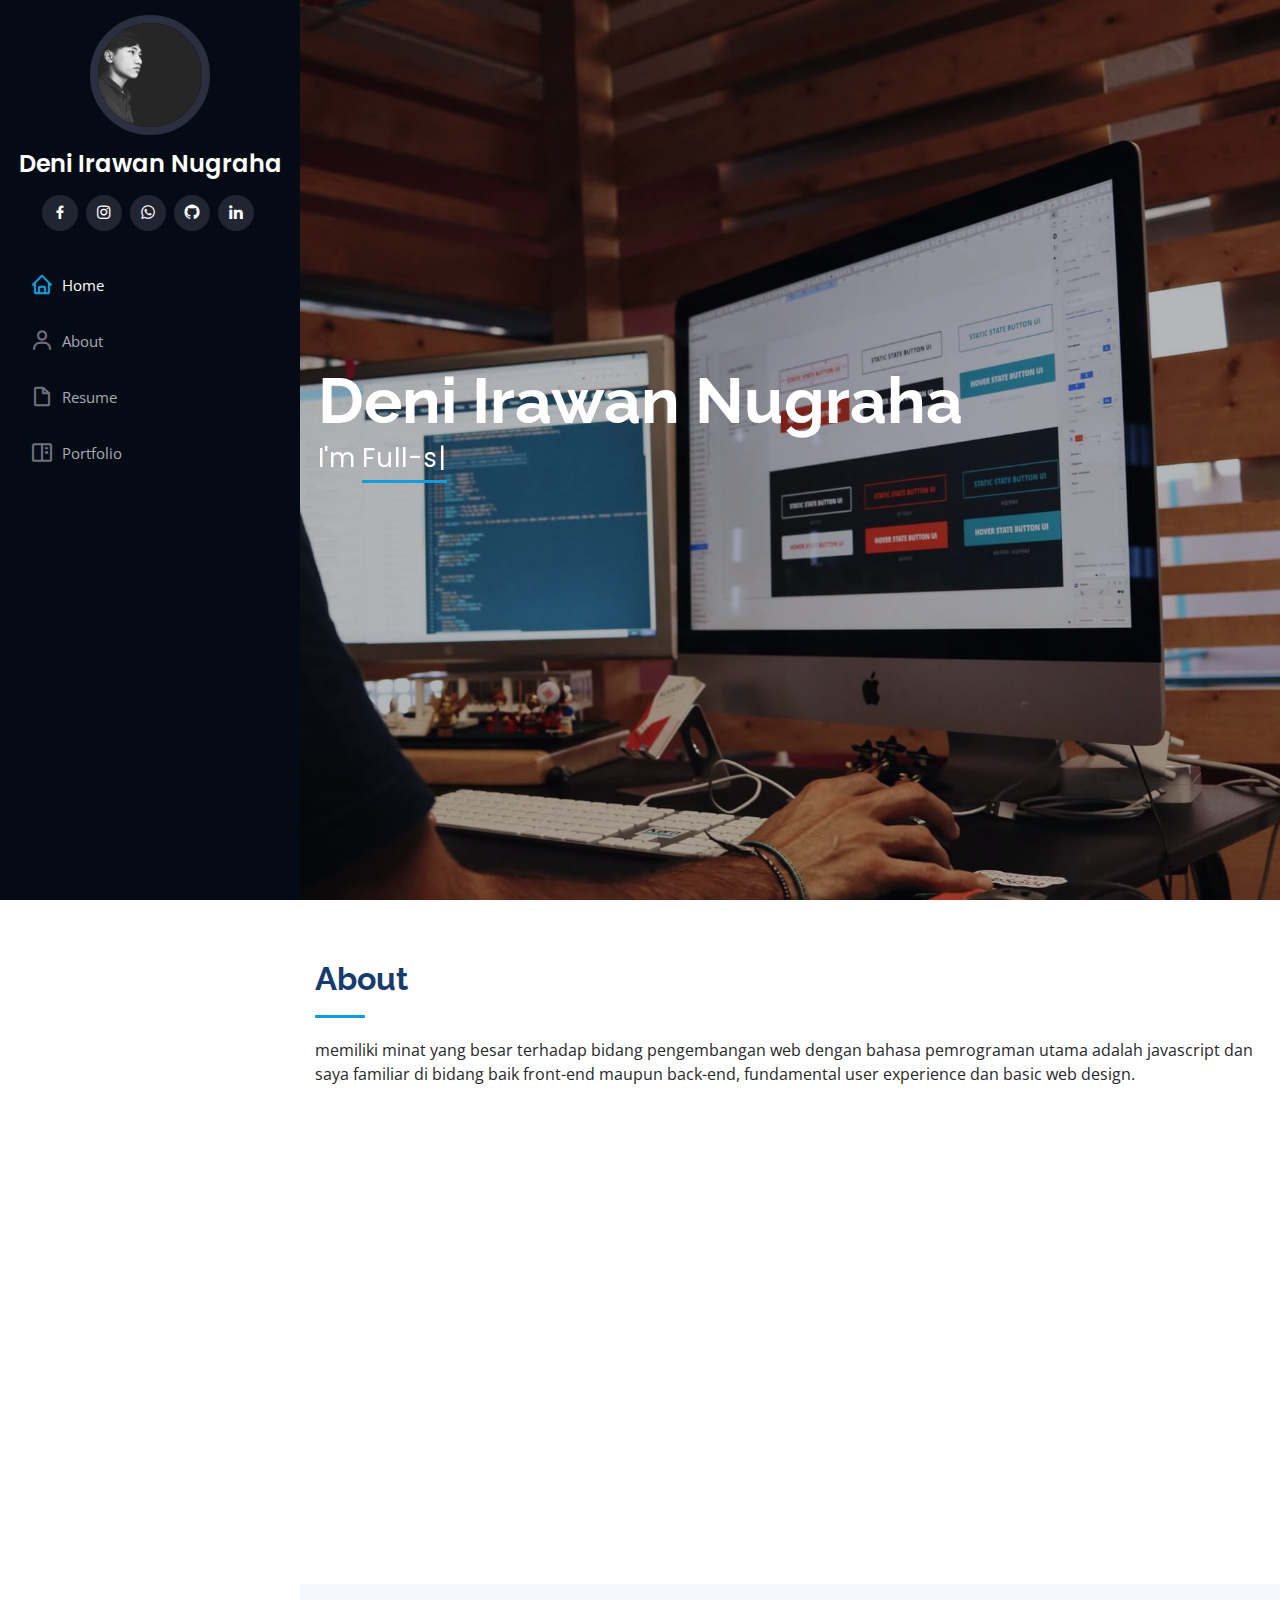
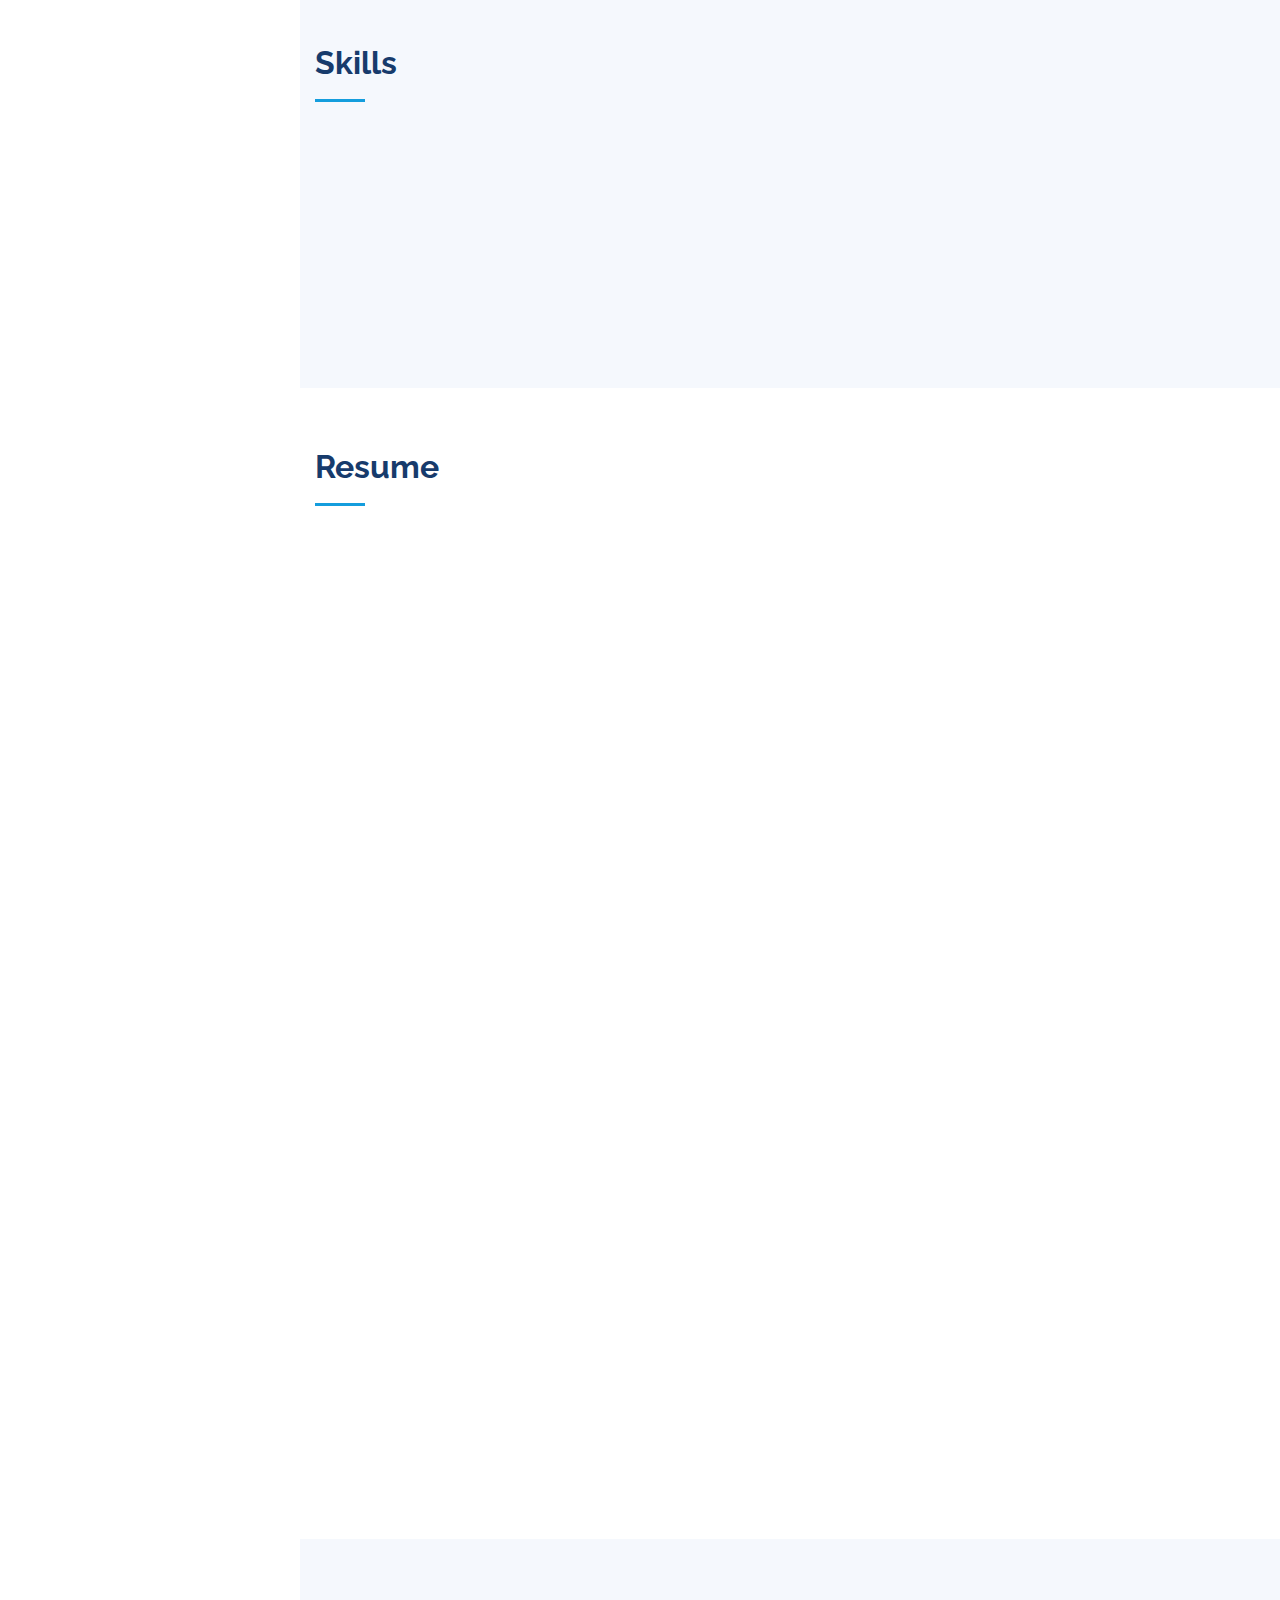
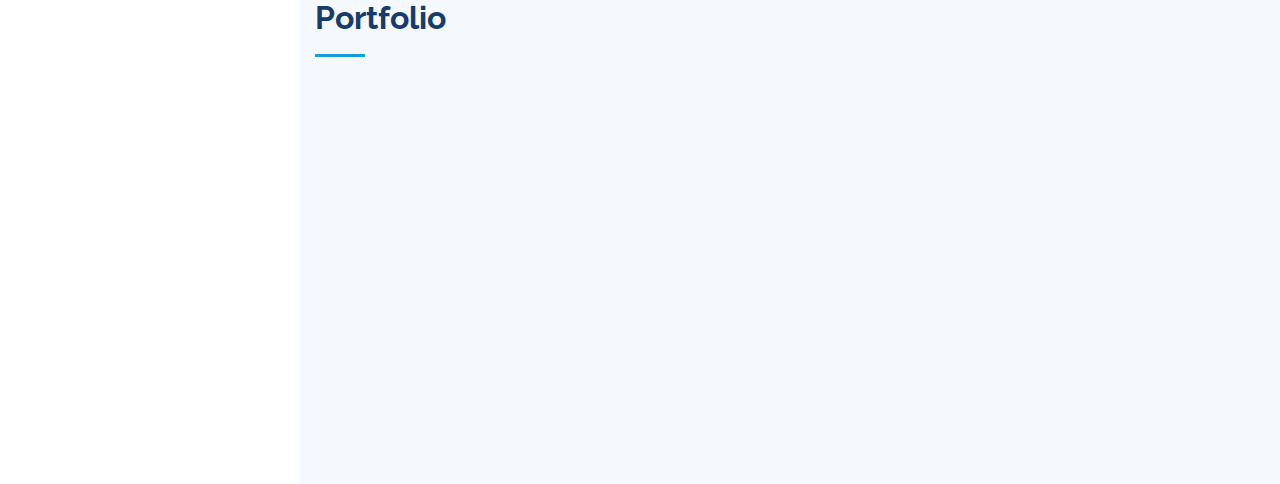
==== commit 5417eba9: "portofolio complete 1" ====
--- a/index.html
+++ b/index.html
@@ -278,6 +278,95 @@
               </div>
             </div>
 
+            <div class="resume-item accordion" id="accordionExample5">
+              <h4>BitDegree</h4>
+              <h5>Mei 2020</h5>
+              <p><em>Learn Web Design: The Ultimate Guide For Coders</em></p>
+              <a href="" data-toggle="collapse" data-target="#collapseFive" aria-expanded="true" aria-controls="collapse">Lihat Kurikulum</a>
+              <div id="collapseFive" class="collapse hide" aria-labelledby="headingOne" data-parent="#accordionExample5">
+                <ul>
+                  <li>Learn Web Design: The Ultimate Guide For Coders 
+                    <ul>
+                      <li>Line, Shape and Form</li>
+                      <li>Space</li>
+                      <li>Color, Tone and Texture</li>
+                    </ul>
+                  </li>
+                  <li>Color
+                    <ul>
+                      <li>The Science of Color</li>
+                      <li>Basic Theory</li>
+                      <li>Modes</li>
+                    </ul>
+                  </li>
+                  <li>Typography
+                    <ul>
+                      <li>Basic Terms</li>
+                      <li>Family, Style, Classification</li>
+                      <li>Designing With Type</li>
+                    </ul>
+                  </li>
+                  <li>Audience
+                    <ul>
+                      <li>Who is the Users ?</li>
+                      <li>Design for the Users</li>
+                      <li>Feedback</li>
+                    </ul>
+                  </li>
+                  <li>Layout
+                    <ul>
+                      <li>Establishing Visual Hierarchy</li>
+                      <li>Visually Organizing Content</li>
+                      <li>Form Follows Function</li>
+                      <li>Less is More </li>
+                    </ul>
+                  </li>
+                  <li>Medium
+                    <ul>
+                      <li>Devices</li>
+                      <li>Bandwidth</li>
+                      <li>Resolution</li>
+                    </ul>
+                  </li>
+                  <li>Graphics
+                    <ul>
+                      <li>Buttons and Links</li>
+                      <li>Icons</li>
+                      <li>Images</li>
+                    </ul>
+                  </li>
+                  <li>Motion and Sound
+                    <ul>
+                      <li>Expectations</li>
+                      <li>Effective Usage</li>
+                    </ul>
+                  </li>
+                  <li>
+                    <ul>Interactivity
+                      <li>Organization</li>
+                      <li>User Considerations</li>
+                      <li>Rollover States</li>
+                    </ul>
+                  </li>
+                  <li>UX: User Experience
+                    <ul>
+                      <li>Content Planning</li>
+                      <li>Wireframing</li>
+                      <li>Usability</li>
+                    </ul>
+                  </li>
+                  <li>Consistency
+                    <ul>
+                      <li>See the Big Picture</li>
+                      <li>Repeat Elements</li>
+                      <li>Work the System</li>
+                    </ul>
+                  </li>
+                </ul>
+                <a href="" data-toggle="collapse" data-target="#collapseFive" aria-expanded="true" aria-controls="collapse">Sembunyikan</a>
+              </div>
+            </div>
+
           </div>
         </div>
 
@@ -297,19 +386,19 @@
             <ul id="portfolio-flters">
               <li data-filter="*" class="filter-active">All</li>
               <li data-filter=".filter-app">Template</li>
-              <li data-filter=".filter-card">Pos app</li>
-              <li data-filter=".filter-web">E-commerce</li>
+              <li data-filter=".filter-card">Web App</li>
+              <li data-filter=".filter-web">Rest-Api</li>
             </ul>
           </div>
         </div>
 
         <div class="row portfolio-container" data-aos="fade-up" data-aos-delay="100">
 
-          <div class="col-lg-4 col-md-6 portfolio-item filter-app">
+          <div class="col-lg-4 col-md-6 portfolio-item filter-card">
             <div class="portfolio-wrap">
-              <img src="assets/img/portfolio/portfolio-1.jpg" class="img-fluid" alt="">
+              <img src="assets/img/portfolio/tokofuku/smartmockups_kf1u1m36.png" class="img-fluid" alt="">
               <div class="portfolio-links">
-                <a href="assets/img/portfolio/portfolio-1.jpg" data-gall="portfolioGallery" class="venobox" title="App 1"><i class="bx bx-plus"></i></a>
+                <a href="assets/img/portfolio/tokofuku/smartmockups_kf1u1m36.png" data-gall="portfolioGallery" class="venobox" title="App 1"><i class="bx bx-plus"></i></a>
                 <a href="portfolio-details.html" title="More Details"><i class="bx bx-link"></i></a>
               </div>
             </div>
@@ -317,19 +406,9 @@
 
           <div class="col-lg-4 col-md-6 portfolio-item filter-web">
             <div class="portfolio-wrap">
-              <img src="assets/img/portfolio/portfolio-2.jpg" class="img-fluid" alt="">
+              <img src="assets/img/Rest-Api Project.jpg" class="img-fluid" alt="">
               <div class="portfolio-links">
-                <a href="assets/img/portfolio/portfolio-2.jpg" data-gall="portfolioGallery" class="venobox" title="Web 3"><i class="bx bx-plus"></i></a>
-                <a href="portfolio-details.html" title="More Details"><i class="bx bx-link"></i></a>
-              </div>
-            </div>
-          </div>
-
-          <div class="col-lg-4 col-md-6 portfolio-item filter-app">
-            <div class="portfolio-wrap">
-              <img src="assets/img/portfolio/portfolio-3.jpg" class="img-fluid" alt="">
-              <div class="portfolio-links">
-                <a href="assets/img/portfolio/portfolio-3.jpg" data-gall="portfolioGallery" class="venobox" title="App 2"><i class="bx bx-plus"></i></a>
+                <a href="assets/img/Rest-Api Project.jpg" data-gall="portfolioGallery" class="venobox" title="Web 3"><i class="bx bx-plus"></i></a>
                 <a href="portfolio-details.html" title="More Details"><i class="bx bx-link"></i></a>
               </div>
             </div>
@@ -337,59 +416,9 @@
 
           <div class="col-lg-4 col-md-6 portfolio-item filter-card">
             <div class="portfolio-wrap">
-              <img src="assets/img/portfolio/portfolio-4.jpg" class="img-fluid" alt="">
+              <img src="assets/img/smartmockups_kekovtvy.png" class="img-fluid" alt="">
               <div class="portfolio-links">
-                <a href="assets/img/portfolio/portfolio-4.jpg" data-gall="portfolioGallery" class="venobox" title="Card 2"><i class="bx bx-plus"></i></a>
-                <a href="portfolio-details.html" title="More Details"><i class="bx bx-link"></i></a>
-              </div>
-            </div>
-          </div>
-
-          <div class="col-lg-4 col-md-6 portfolio-item filter-web">
-            <div class="portfolio-wrap">
-              <img src="assets/img/portfolio/portfolio-5.jpg" class="img-fluid" alt="">
-              <div class="portfolio-links">
-                <a href="assets/img/portfolio/portfolio-5.jpg" data-gall="portfolioGallery" class="venobox" title="Web 2"><i class="bx bx-plus"></i></a>
-                <a href="portfolio-details.html" title="More Details"><i class="bx bx-link"></i></a>
-              </div>
-            </div>
-          </div>
-
-          <div class="col-lg-4 col-md-6 portfolio-item filter-app">
-            <div class="portfolio-wrap">
-              <img src="assets/img/portfolio/portfolio-6.jpg" class="img-fluid" alt="">
-              <div class="portfolio-links">
-                <a href="assets/img/portfolio/portfolio-6.jpg" data-gall="portfolioGallery" class="venobox" title="App 3"><i class="bx bx-plus"></i></a>
-                <a href="portfolio-details.html" title="More Details"><i class="bx bx-link"></i></a>
-              </div>
-            </div>
-          </div>
-
-          <div class="col-lg-4 col-md-6 portfolio-item filter-card">
-            <div class="portfolio-wrap">
-              <img src="assets/img/portfolio/portfolio-7.jpg" class="img-fluid" alt="">
-              <div class="portfolio-links">
-                <a href="assets/img/portfolio/portfolio-7.jpg" data-gall="portfolioGallery" class="venobox" title="Card 1"><i class="bx bx-plus"></i></a>
-                <a href="portfolio-details.html" title="More Details"><i class="bx bx-link"></i></a>
-              </div>
-            </div>
-          </div>
-
-          <div class="col-lg-4 col-md-6 portfolio-item filter-card">
-            <div class="portfolio-wrap">
-              <img src="assets/img/portfolio/portfolio-8.jpg" class="img-fluid" alt="">
-              <div class="portfolio-links">
-                <a href="assets/img/portfolio/portfolio-8.jpg" data-gall="portfolioGallery" class="venobox" title="Card 3"><i class="bx bx-plus"></i></a>
-                <a href="portfolio-details.html" title="More Details"><i class="bx bx-link"></i></a>
-              </div>
-            </div>
-          </div>
-
-          <div class="col-lg-4 col-md-6 portfolio-item filter-web">
-            <div class="portfolio-wrap">
-              <img src="assets/img/portfolio/portfolio-9.jpg" class="img-fluid" alt="">
-              <div class="portfolio-links">
-                <a href="assets/img/portfolio/portfolio-9.jpg" data-gall="portfolioGallery" class="venobox" title="Web 3"><i class="bx bx-plus"></i></a>
+                <a href="assets/img/smartmockups_kekovtvy.png" data-gall="portfolioGallery" class="venobox" title="Web 3"><i class="bx bx-plus"></i></a>
                 <a href="portfolio-details.html" title="More Details"><i class="bx bx-link"></i></a>
               </div>
             </div>
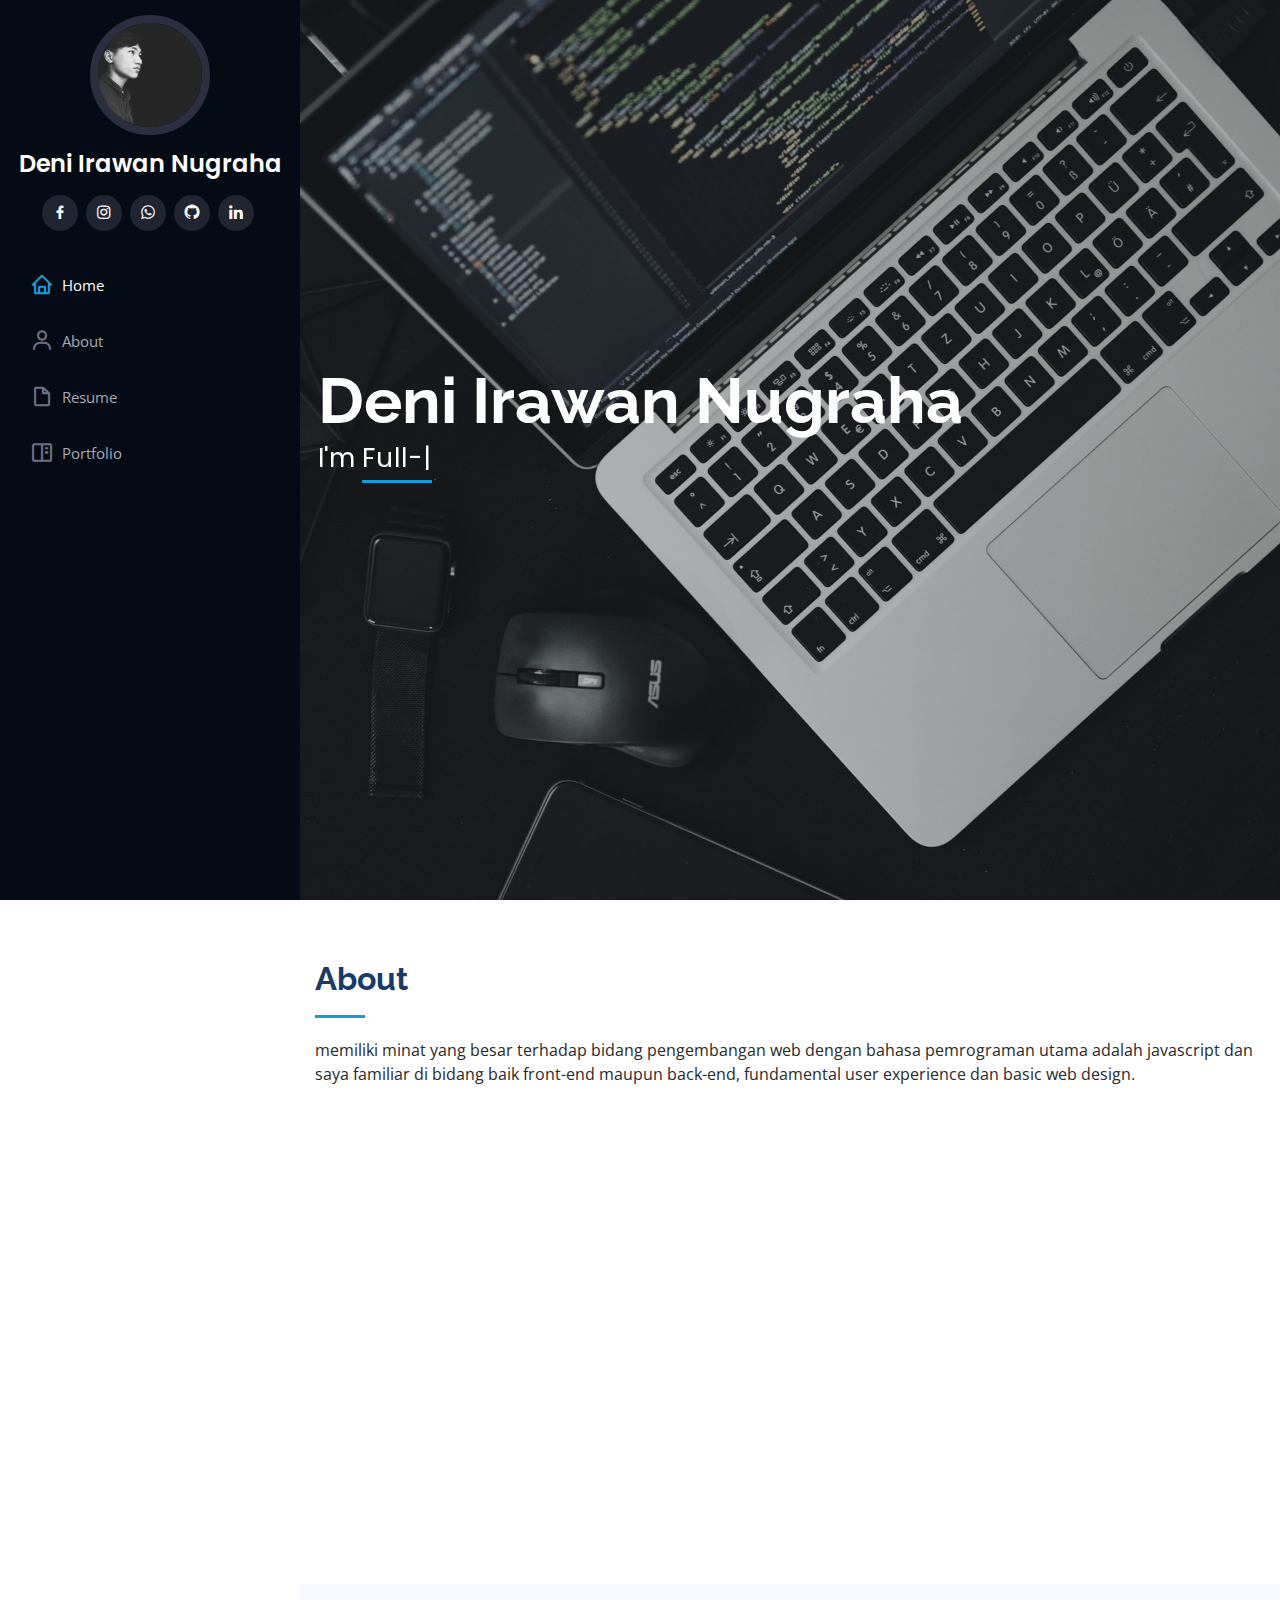
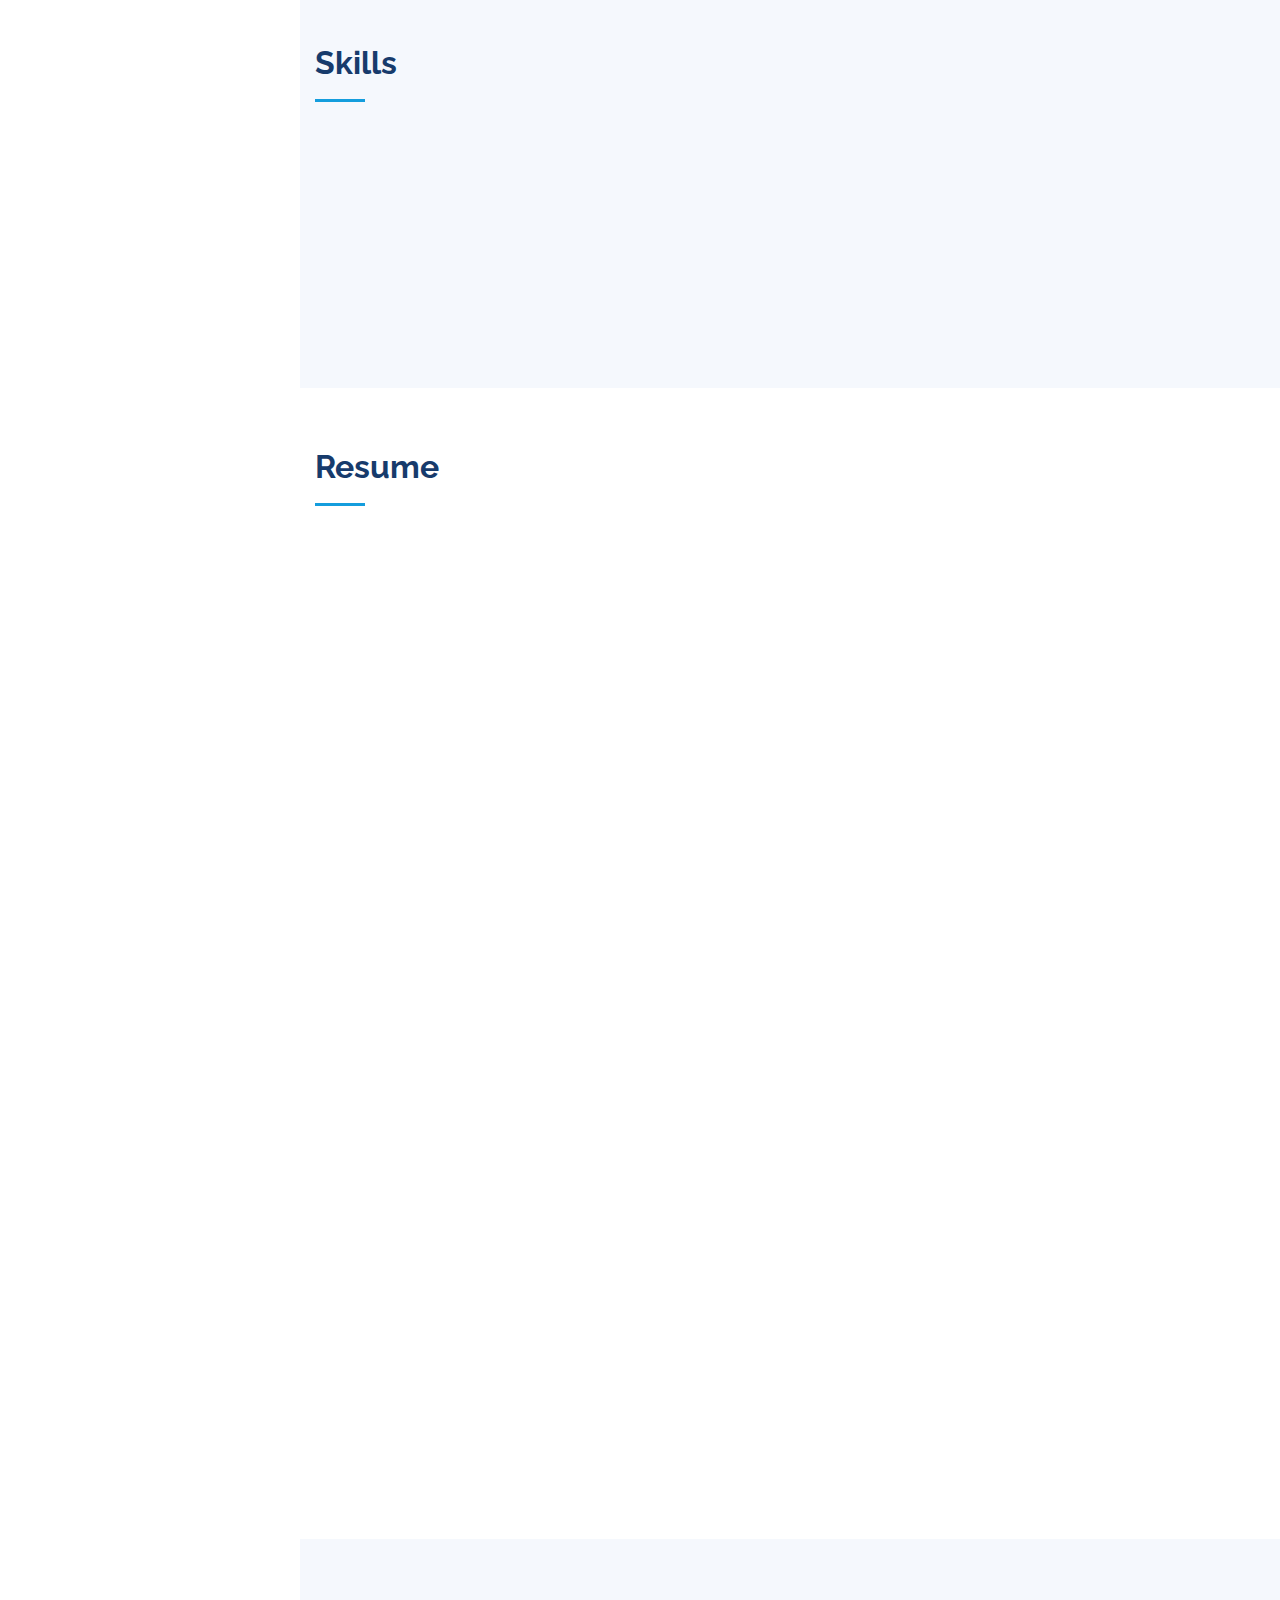
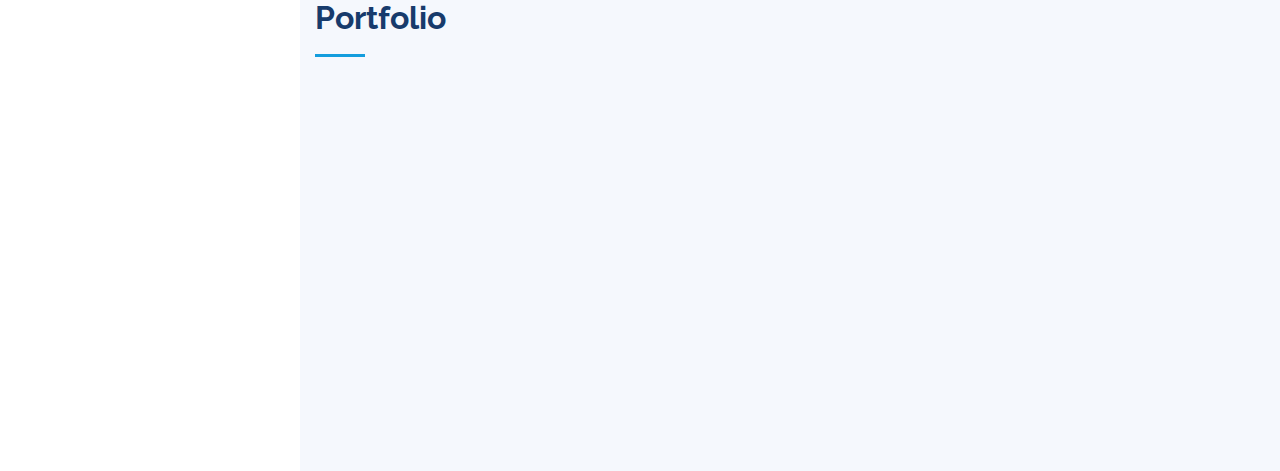
==== commit 861d8446: "update image portfolio posapp" ====
--- a/index.html
+++ b/index.html
@@ -99,8 +99,8 @@
               <div class="col-lg-6">
                 <ul>
                   <li><i class="icofont-rounded-right"></i> <strong>Ttl:</strong> Bandung, 20 Desember 2000</li>
-                  <li><i class="icofont-rounded-right"></i> <strong>Website:</strong> www.denycode.xyz <a href="http://denycode.xyz"><i class="icofont-external-link"></i></a></li>
-                  <li><i class="icofont-rounded-right"></i> <strong>Telepon:</strong> +62 838 2232 2603 <a href="https://wa.me/6283822322603"><i class="icofont-external-link"></i></a></li>
+                  <li><i class="icofont-rounded-right"></i> <strong>Website:</strong> www.denycode.xyz <a href="http://denycode.xyz"><i class="icofont-link"></i></a></li>
+                  <li><i class="icofont-rounded-right"></i> <strong>Telepon:</strong> +62 838 2232 2603 <a href="https://wa.me/6283822322603"><i class="icofont-link"></i></a></li>
                   <li><i class="icofont-rounded-right"></i> <strong>Alamat:</strong> Sindangkerta, Jawa Barat 40563</li>
                 </ul>
               </div>
@@ -385,9 +385,8 @@
           <div class="col-lg-12 d-flex justify-content-center">
             <ul id="portfolio-flters">
               <li data-filter="*" class="filter-active">All</li>
-              <li data-filter=".filter-app">Template</li>
-              <li data-filter=".filter-card">Web App</li>
-              <li data-filter=".filter-web">Rest-Api</li>
+              <li data-filter=".filter-card">Business</li>
+              <li data-filter=".filter-web">Communication</li>
             </ul>
           </div>
         </div>
@@ -399,27 +398,17 @@
               <img src="assets/img/portfolio/tokofuku/smartmockups_kf1u1m36.png" class="img-fluid" alt="">
               <div class="portfolio-links">
                 <a href="assets/img/portfolio/tokofuku/smartmockups_kf1u1m36.png" data-gall="portfolioGallery" class="venobox" title="App 1"><i class="bx bx-plus"></i></a>
-                <a href="portfolio-details.html" title="More Details"><i class="bx bx-link"></i></a>
-              </div>
-            </div>
-          </div>
-
-          <div class="col-lg-4 col-md-6 portfolio-item filter-web">
-            <div class="portfolio-wrap">
-              <img src="assets/img/Rest-Api Project.jpg" class="img-fluid" alt="">
-              <div class="portfolio-links">
-                <a href="assets/img/Rest-Api Project.jpg" data-gall="portfolioGallery" class="venobox" title="Web 3"><i class="bx bx-plus"></i></a>
-                <a href="portfolio-details.html" title="More Details"><i class="bx bx-link"></i></a>
+                <a href="portfolio-details-tokofuku.html" title="More Details"><i class="bx bx-link"></i></a>
               </div>
             </div>
           </div>
 
           <div class="col-lg-4 col-md-6 portfolio-item filter-card">
             <div class="portfolio-wrap">
-              <img src="assets/img/smartmockups_kekovtvy.png" class="img-fluid" alt="">
+              <img src="assets/img/portfolio/pos-app/smartmockups_kgn0c9f9.jpg" class="img-fluid" alt="">
               <div class="portfolio-links">
-                <a href="assets/img/smartmockups_kekovtvy.png" data-gall="portfolioGallery" class="venobox" title="Web 3"><i class="bx bx-plus"></i></a>
-                <a href="portfolio-details.html" title="More Details"><i class="bx bx-link"></i></a>
+                <a href="assets/img/portfolio/pos-app/smartmockups_kgn0c9f9.jpg" data-gall="portfolioGallery" class="venobox" title="Web 3"><i class="bx bx-plus"></i></a>
+                <a href="portfolio-details-posapp.html" title="More Details"><i class="bx bx-link"></i></a>
               </div>
             </div>
           </div>
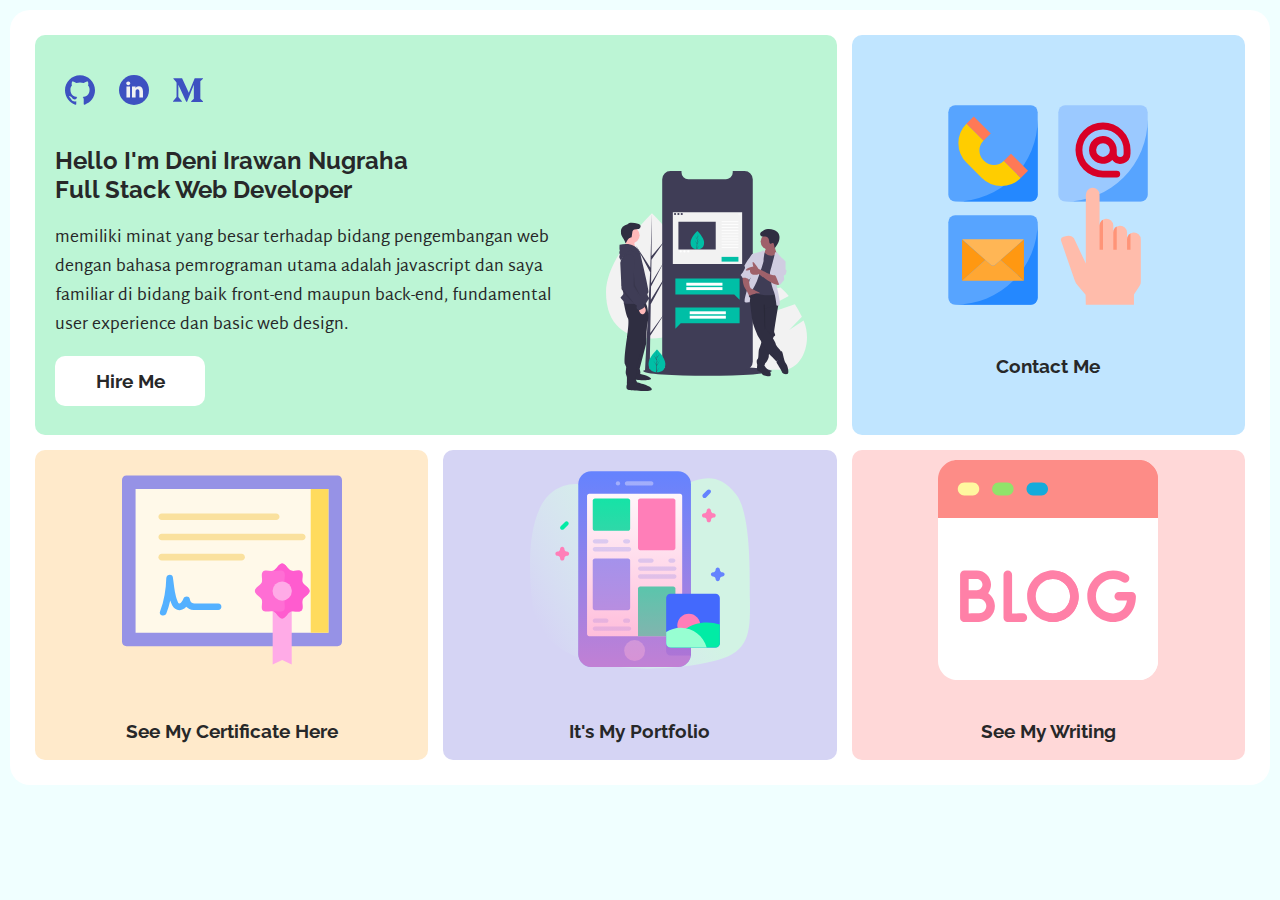
==== commit 0286c740: "new design not responsive" ====
--- a/index.html
+++ b/index.html
@@ -10,449 +10,51 @@
   <meta content="" name="keywords">
 
   <!-- Favicons -->
-  <link href="assets/img/favicon.png" rel="icon">
+  <link href="assets/img/favicon.ico" rel="icon">
   <link href="assets/img/apple-touch-icon.png" rel="apple-touch-icon">
 
   <!-- Google Fonts -->
   <link href="https://fonts.googleapis.com/css?family=Open+Sans:300,300i,400,400i,600,600i,700,700i|Raleway:300,300i,400,400i,500,500i,600,600i,700,700i|Poppins:300,300i,400,400i,500,500i,600,600i,700,700i" rel="stylesheet">
 
-  <!-- Vendor CSS Files -->
-  <link href="assets/vendor/bootstrap/css/bootstrap.min.css" rel="stylesheet">
-  <link href="assets/vendor/icofont/icofont.min.css" rel="stylesheet">
-  <link href="assets/vendor/boxicons/css/boxicons.min.css" rel="stylesheet">
-  <link href="assets/vendor/venobox/venobox.css" rel="stylesheet">
-  <link href="assets/vendor/owl.carousel/assets/owl.carousel.min.css" rel="stylesheet">
-  <link href="assets/vendor/aos/aos.css" rel="stylesheet">
-
-  <!-- Template Main CSS File -->
+  <!-- Main CSS File -->
   <link href="assets/css/style.css" rel="stylesheet">
 
-  <!-- =======================================================
-  * Template Name: iPortfolio - v1.4.0
-  * Template URL: https://bootstrapmade.com/iportfolio-bootstrap-portfolio-websites-template/
-  * Author: BootstrapMade.com
-  * License: https://bootstrapmade.com/license/
-  ======================================================== -->
 </head>
 
 <body>
-
-  <!-- ======= Mobile nav toggle button ======= -->
-  <button type="button" class="mobile-nav-toggle d-xl-none"><i class="icofont-navigation-menu"></i></button>
-
-  <!-- ======= Header ======= -->
-  <header id="header">
-    <div class="d-flex flex-column">
-
-      <div class="profile">
-        <img src="assets/img/profile-img.jpg" alt="" class="img-fluid rounded-circle">
-        <h1 class="text-light"><a href="index.html">Deni Irawan Nugraha</a></h1>
-        <div class="social-links mt-3 text-center">
-          <!-- <a href="#" class="twitter"><i class="bx bxl-twitter"></i></a> -->
-          <a href="https://web.facebook.com/ir.deni.710/" class="facebook" target="blank"><i class="bx bxl-facebook"></i></a>
-          <a href="https://www.instagram.com/deny.irn/" class="instagram" target="blank"><i class="bx bxl-instagram"></i></a>
-          <a href="https://wa.me/6283822322603" class="whatsapp" target="blank"><i class="bx bxl-whatsapp"></i></a>
-          <a href="https://github.com/deni-irawan40563" class="github" target="blank"><i class="bx bxl-github"></i></a>
-          <a href="https://www.linkedin.com/in/deniirawan99/" class="linkedin" target="blank"><i class="bx bxl-linkedin"></i></a>
-        </div>
-      </div>
-
-      <nav class="nav-menu">
-        <ul>
-          <li class="active"><a href="index.html"><i class="bx bx-home"></i> <span>Home</span></a></li>
-          <li><a href="#about"><i class="bx bx-user"></i> <span>About</span></a></li>
-          <li><a href="#resume"><i class="bx bx-file-blank"></i> <span>Resume</span></a></li>
-          <li><a href="#portfolio"><i class="bx bx-book-content"></i> Portfolio</a></li>
-        </ul>
-      </nav><!-- .nav-menu -->
-      <button type="button" class="mobile-nav-toggle d-xl-none"><i class="icofont-navigation-menu"></i></button>
-
+<div class="container">
+  <div class="profile">
+    <div class="icon-social">
+      <img src="./assets/img/icon/github.svg">
+      <img src="./assets/img/icon/linkedin.svg">
+      <img src="./assets/img/icon/medium.svg">
     </div>
-  </header><!-- End Header -->
-
-  <!-- ======= Hero Section ======= -->
-  <section id="hero" class="d-flex flex-column justify-content-center align-items-center">
-    <div class="hero-container" data-aos="fade-in">
-      <h1>Deni Irawan Nugraha</h1>
-      <p>I'm <span class="typed" data-typed-items="Full-stack Developer, Front-end Developer, Back-end Developer, Web Developer"></span></p>
+    <div class="profile-text">
+      <h2>Hello I'm Deni Irawan Nugraha <br>Full Stack Web Developer</h2>
+      <p>memiliki minat yang besar terhadap bidang pengembangan web dengan bahasa pemrograman utama adalah javascript dan saya familiar di bidang baik front-end maupun back-end, fundamental user experience dan basic web design.</p>
+      <div class="hire-btn"><h3>Hire Me</h3></div>
     </div>
-  </section><!-- End Hero -->
-
-  <main id="main">
-
-    <!-- ======= About Section ======= -->
-    <section id="about" class="about">
-      <div class="container">
-
-        <div class="section-title">
-          <h2>About</h2>
-          <p>memiliki minat yang besar terhadap bidang pengembangan web dengan bahasa pemrograman utama adalah javascript dan saya familiar di bidang baik front-end maupun back-end, fundamental user experience dan basic web design.</p>
-        </div>
-
-        <div class="row">
-          <div class="col-lg-4" data-aos="fade-right">
-            <img src="assets/img/profile-img.jpg" class="img-fluid rounded">
-          </div>
-          <div class="col-lg-8 pt-4 pt-lg-0 content" data-aos="fade-left">
-            <h3>Full-Stack Web Developer.</h3>
-            <div class="row">
-              <div class="col-lg-6">
-                <ul>
-                  <li><i class="icofont-rounded-right"></i> <strong>Ttl:</strong> Bandung, 20 Desember 2000</li>
-                  <li><i class="icofont-rounded-right"></i> <strong>Website:</strong> www.denycode.xyz <a href="http://denycode.xyz"><i class="icofont-link"></i></a></li>
-                  <li><i class="icofont-rounded-right"></i> <strong>Telepon:</strong> +62 838 2232 2603 <a href="https://wa.me/6283822322603"><i class="icofont-link"></i></a></li>
-                  <li><i class="icofont-rounded-right"></i> <strong>Alamat:</strong> Sindangkerta, Jawa Barat 40563</li>
-                </ul>
-              </div>
-              <div class="col-lg-6">
-                <ul>
-                  <li><i class="icofont-rounded-right"></i> <strong>Umur:</strong> 19</li>
-                  <li><i class="icofont-rounded-right"></i> <strong>Email:</strong> deni.irawan40563@gmail.com</li>
-                  <li><i class="icofont-rounded-right"></i> <strong>Freelance:</strong> Available</li>
-                </ul>
-              </div>
-            </div>
-            <p>
-              Saya memulai belajar tentang pengembangan website lewat berbagai flatform kursus online serta berbagai tutorial gratis yang terdapat di internet sampai saya memutuskan untuk bergabung di bootcamp full- stack website developer di Arkademy di situ saya tidak cuma belajar tentang teknis pengembangan website saja tetapi belajar pula aspek- aspek yang lain dalam pengembangan perangkat lunak seperti bagaimana cara mengerjakan project secara kolaborasi atau tim, bagaimana metode berbicara yang baik, metode presentasi yang efektif serta masih banyak lagi.
-            </p>
-          </div>
-        </div>
-
-      </div>
-    </section><!-- End About Section -->
-
-    <!-- ======= Skills Section ======= -->
-    <section id="skills" class="skills section-bg">
-      <div class="container">
-
-        <div class="section-title">
-          <h2>Skills</h2>
-        </div>
-
-        <div class="row">
-
-          <div class="col-lg-6" data-aos="fade-up">
-            <ul>
-              <li class="mt-3 text-dark"><strong>HTML</strong></li>
-              <li class="mt-3 text-dark"><strong>CSS</strong></li>
-              <li class="mt-3 text-dark"><strong>JavaScript</strong></li>
-              <li class="mt-3 text-dark"><strong>MySql</strong></li>
-            </ul>
-          </div>
-
-          <div class="col-lg-6" data-aos="fade-up" data-aos-delay="100">
-
-            <ul>
-              <li class="mt-3 text-dark"><strong>Vue.js</strong></li>
-              <li class="mt-3 text-dark"><strong>Node.js</strong></li>
-              <li class="mt-3 text-dark"><strong>Express.js</strong></li>
-              <li class="mt-3 text-dark"><strong>Bootstrap</strong></li>
-            </ul>
-
-          </div>
-
-        </div>
-
-      </div>
-    </section><!-- End Skills Section -->
-
-    <!-- ======= Resume Section ======= -->
-    <section id="resume" class="resume">
-      <div class="container">
-
-        <div class="section-title">
-          <h2>Resume</h2>
-        </div>
-
-        <div class="row">
-          <div class="col-lg-6" data-aos="fade-up">
-            <h3 class="resume-title">Ringkasan</h3>
-            <div class="resume-item pb-0">
-              <h4>Deni Irawan Nugraha</h4>
-              <p><em>Full-stack web developer, sangat menyukai dunia digital terutama dibidang pemerograman web, desain grafis dan fotografi</em></p>
-              <ul>
-                <li>Sindangkerta, Jawa barat 40563</li>
-                <li>+62 838 2232 2603</li>
-                <li>deni.irawan40563@gmail.com</li>
-              </ul>
-            </div>
-
-            <h3 class="resume-title">Pengalaman</h3>
-            <div class="resume-item">
-              <h4>Telemarketing</h4>
-              <h5>Sep - Des 2019</h5>
-              <p><em>Bank DBS Indonesia</em></p>
-              <p>melakukan penawaran pembuatan kartu kredit via telepon, menjelaskan benefit dan product knowledge kartu kredit pada calon nasabah, memandu calon nasabah selama proses pengajuan kartu kredit</p>
-            </div>
-            <div class="resume-item">
-              <h4>Instruktur sukarela di eskul IT</h4>
-              <h5>Juli 2020 - Sekarang</h5>
-              <p><em>SMAN 1 Cililin</em></p>
-              <p>Menjadi Instruktur sukarela untuk memberikan pelatihan pemerograman fundamental pengembangan web dasar front-end developer (fundamental html, css dan javascript) secara online memalui platform google meet pada semua anggota ekstrakurikuler ilmu teknologi ( IT ) SMAN 1 Cililin</p>
-            </div>
-          </div>
-          <div class="col-lg-6" data-aos="fade-up" data-aos-delay="100">
-            <h3 class="resume-title">Pendidikan & Pelatihan</h3>
-            <div class="resume-item">
-              <h4>SMAN 1 Cililin</h4>
-              <h5>2016 - 2019</h5>
-              <p><em>Matematika dan ilmu alam ( MIPA )</em></p>
-            </div>
-
-            <div class="resume-item accordion" id="accordionExample">
-              <h4>Arkademy Tech Academy</h4>
-              <h5>Juli - September 2020</h5>
-              <p><em>Full-Stack Web Developer</em></p>
-              <a href="" data-toggle="collapse" data-target="#collapseOne" aria-expanded="true" aria-controls="collapseOne">Lihat Kurikulum</a>
-              <div id="collapseOne" class="collapse hide" aria-labelledby="headingOne" data-parent="#accordionExample">
-                <ul>
-                  <li>Responsive Website : mempelajari HTML, CSS, dan Bootstrap untuk membuat sebuah website yang responsive.</li>
-                  <li>JavaScript & Version Control : mempelajari JavaScript & melakukan version control dengan bantuan Git dan GitHub.</li>
-                  <li>Node.js & Express.js : membangun sebuah RESTful API dengan bantuan Node.js dan Express.js, dan juga menggunakan database MySQL.</li>
-                  <li>Basic Vue.js : mempelajari dasar-dasar dari Vue, memahami komponen-komponen Vue, dan membuat sebuah website dengan Vue.</li>
-                  <li>Backend Lanjutan : belajar menambahkan JWT, Redis dan upload file pada RESTful API yang sebelumnya telah kalian buat.</li>
-                  <li>Vue.js Lanjutan : memperdalam Vue dengan mempelajari Localstorage, Vuex, Mixins, dan lain-lain.</li>
-                  <li>Project Team : dibagi ke dalam beberapa kelompok dan diberikan tugas untuk membuat sebuah aplikasi website dengan menggunakan SCRUM dan mengaplikasikan semua yang telah dipelajari sebelumnya.</li>
-                  <li>Realtime : membuat aplikasi website yang menerapkan realtime connection di dalamnya dengan menggunakan Socket io.</li>
-                  <li>Final Project Team : kembali dibagi ke dalam beberapa kelompok, diberi tantangan untuk membuat aplikasi baru dengan ide bisnis di dalamnya, dan juga dengan menerapkan semua yang telah dipelajari</li>
-                </ul>
-                <a href="" data-toggle="collapse" data-target="#collapseOne" aria-expanded="true" aria-controls="collapseOne">Sembunyikan</a>
-              </div>
-            </div>
-
-            <div class="resume-item accordion" id="accordionExample2" >
-              <h4>Dicoding Academy</h4>
-              <h5>April 2020</h5>
-              <p><em>Belajar Dasar Pemrograman Web</em></p>
-              <a href="" data-toggle="collapse" data-target="#collapsetwo" aria-expanded="true" aria-controls="collapseOne">Lihat Kurikulum</a>
-              <div id="collapsetwo" class="collapse hide" aria-labelledby="headingOne" data-parent="#accordionExample2">
-                <ul>
-                  <li>Pendahuluan : Pengenalan mengenai website, apa itu website, tools dalam mengembangkan sebuah website</li>
-                  <li>Pengenalan HTML : Memberikan pemahaman fungsi HTML dalam website, memahami struktur dasar HTML dengan mencoba membuat sebuah halaman HTML sederhana.</li>
-                  <li>HTML lebih Dalam : Belajar mengorganisir konten dengan elemen semantik yang ada, mengenal attribute pada HTML, mengenal paragraf, header, gambar, list, dan elemen teks lainnya. Memahami perbedaan inline dan block elemen.</li>
-                  <li>Pengenalan CSS : Memahami peran CSS dalam pembuatan website, benefit menerapkan CSS dan mengetahui penulisan sintaks dasar CSS dengan menerapkan beberapa basic styling pada elemen HTML.</li>
-                  <li>CSS lebih Dalam : Memahami lebih dalam mengenai selector CSS, memahami penerapan styling untuk font dan text (mengubah tipe dan ukuran font, mengubah warna teks, dsb.), memahami tentang foreground color dan background color, memahami konsep box model, dan layouting menggunakan float. Di akhir materi ini kita sudah dapat membuat satu halaman profil dengan menerapkan semantic struktur, styling, dan layouting menggunakan float.</li>
-                  <li>Layout Responsif menggunakan Flexbox : Memahami tentang penggunaan flexbox sebagai layout dasar membangun kalkulator berbasis website. Flex merupakan teknik baru dalam menyusun layout yang responsif, dan dapat dikombinasikan dengan media query agar lebih optimal ketika diakses menggunakan mobile devices.</li>
-                  <li>JavaScript Basic dan Manipulasi DOM : Memahami peran JavaScript dalam pengembangan website, menuliskan sintaks dasar JavaScript, memahami dasar JavaScript seperti statement, comment, variabel, tipe data, dsb. Mengetahui Browser Object dan event yang ada, dan memanipulasi DOM menggunakan JavaScript. Di akhir materi ini kita akan menerapkan logika pada proyek kalkulator berbasis website sehingga kalkulator dapat berfungsi dengan baik</li>
-                  <li>Web Storage : Mengetahui tipe storage yang ada pada web dengan mencoba menggunakan localStorage untuk menyimpan histori perhitungan dari proyek kalkulator</li>
-                  <li>Submission : Tugas yang diberikan dalam membuat improvisasi pada proyek website halaman profil.</li>
-                </ul>
-                <a href="" data-toggle="collapse" data-target="#collapsetwo" aria-expanded="true" aria-controls="collapseOne">Sembunyikan</a>
-              </div>
-            </div>
-
-            <div class="resume-item accordion" id="accordionExample3">
-              <h4>Skill Academy</h4>
-              <h5>April 2020</h5>
-              <p><em>Ux Designer : Digital Product Development</em></p>
-              <a href="" data-toggle="collapse" data-target="#collapseTree" aria-expanded="true" aria-controls="collapse">Lihat Kurikulum</a>
-              <div id="collapseTree" class="collapse hide" aria-labelledby="headingOne" data-parent="#accordionExample3">
-                <ul>
-                  <li>Introduction</li>
-                  <li>Konsep dasar UX design</li>
-                  <li>User Centric Design (UCD) Product Development</li>
-                  <li>Who Are The Users</li>
-                  <li>Users Interviews & Surveys</li>
-                  <li>Custumer Journey Map ( CJM )</li>
-                  <li>IA & User Flow</li>
-                  <li>Prototype</li>
-                  <li>Usability Testing</li>
-                </ul>
-                <a href="" data-toggle="collapse" data-target="#collapseTree" aria-expanded="true" aria-controls="collapse">Sembunyikan</a>
-              </div>
-            </div>
-
-            <div class="resume-item accordion" id="accordionExample4">
-              <h4>Progate</h4>
-              <h5>Mei 2020</h5>
-              <p><em>Path pengembangan Web ( Node.js )</em></p>
-              <a href="" data-toggle="collapse" data-target="#collapseFour" aria-expanded="true" aria-controls="collapse">Lihat Kurikulum</a>
-              <div id="collapseFour" class="collapse hide" aria-labelledby="headingOne" data-parent="#accordionExample4">
-                <ul>
-                  <li>fundamental html & css</li>
-                  <li>fundamental javascript</li>
-                  <li>fundamental mysql</li>
-                  <li>fundamental node.js</li>
-                </ul>
-                <a href="" data-toggle="collapse" data-target="#collapseFour" aria-expanded="true" aria-controls="collapse">Sembunyikan</a>
-              </div>
-            </div>
-
-            <div class="resume-item accordion" id="accordionExample5">
-              <h4>BitDegree</h4>
-              <h5>Mei 2020</h5>
-              <p><em>Learn Web Design: The Ultimate Guide For Coders</em></p>
-              <a href="" data-toggle="collapse" data-target="#collapseFive" aria-expanded="true" aria-controls="collapse">Lihat Kurikulum</a>
-              <div id="collapseFive" class="collapse hide" aria-labelledby="headingOne" data-parent="#accordionExample5">
-                <ul>
-                  <li>Learn Web Design: The Ultimate Guide For Coders 
-                    <ul>
-                      <li>Line, Shape and Form</li>
-                      <li>Space</li>
-                      <li>Color, Tone and Texture</li>
-                    </ul>
-                  </li>
-                  <li>Color
-                    <ul>
-                      <li>The Science of Color</li>
-                      <li>Basic Theory</li>
-                      <li>Modes</li>
-                    </ul>
-                  </li>
-                  <li>Typography
-                    <ul>
-                      <li>Basic Terms</li>
-                      <li>Family, Style, Classification</li>
-                      <li>Designing With Type</li>
-                    </ul>
-                  </li>
-                  <li>Audience
-                    <ul>
-                      <li>Who is the Users ?</li>
-                      <li>Design for the Users</li>
-                      <li>Feedback</li>
-                    </ul>
-                  </li>
-                  <li>Layout
-                    <ul>
-                      <li>Establishing Visual Hierarchy</li>
-                      <li>Visually Organizing Content</li>
-                      <li>Form Follows Function</li>
-                      <li>Less is More </li>
-                    </ul>
-                  </li>
-                  <li>Medium
-                    <ul>
-                      <li>Devices</li>
-                      <li>Bandwidth</li>
-                      <li>Resolution</li>
-                    </ul>
-                  </li>
-                  <li>Graphics
-                    <ul>
-                      <li>Buttons and Links</li>
-                      <li>Icons</li>
-                      <li>Images</li>
-                    </ul>
-                  </li>
-                  <li>Motion and Sound
-                    <ul>
-                      <li>Expectations</li>
-                      <li>Effective Usage</li>
-                    </ul>
-                  </li>
-                  <li>
-                    <ul>Interactivity
-                      <li>Organization</li>
-                      <li>User Considerations</li>
-                      <li>Rollover States</li>
-                    </ul>
-                  </li>
-                  <li>UX: User Experience
-                    <ul>
-                      <li>Content Planning</li>
-                      <li>Wireframing</li>
-                      <li>Usability</li>
-                    </ul>
-                  </li>
-                  <li>Consistency
-                    <ul>
-                      <li>See the Big Picture</li>
-                      <li>Repeat Elements</li>
-                      <li>Work the System</li>
-                    </ul>
-                  </li>
-                </ul>
-                <a href="" data-toggle="collapse" data-target="#collapseFive" aria-expanded="true" aria-controls="collapse">Sembunyikan</a>
-              </div>
-            </div>
-
-          </div>
-        </div>
-
-      </div>
-    </section><!-- End Resume Section -->
-
-    <!-- ======= Portfolio Section ======= -->
-    <section id="portfolio" class="portfolio section-bg">
-      <div class="container">
-
-        <div class="section-title">
-          <h2>Portfolio</h2>
-        </div>
-
-        <div class="row" data-aos="fade-up">
-          <div class="col-lg-12 d-flex justify-content-center">
-            <ul id="portfolio-flters">
-              <li data-filter="*" class="filter-active">All</li>
-              <li data-filter=".filter-card">Business</li>
-              <li data-filter=".filter-web">Communication</li>
-            </ul>
-          </div>
-        </div>
-
-        <div class="row portfolio-container" data-aos="fade-up" data-aos-delay="100">
-
-          <div class="col-lg-4 col-md-6 portfolio-item filter-card">
-            <div class="portfolio-wrap">
-              <img src="assets/img/portfolio/tokofuku/smartmockups_kf1u1m36.png" class="img-fluid" alt="">
-              <div class="portfolio-links">
-                <a href="assets/img/portfolio/tokofuku/smartmockups_kf1u1m36.png" data-gall="portfolioGallery" class="venobox" title="App 1"><i class="bx bx-plus"></i></a>
-                <a href="portfolio-details-tokofuku.html" title="More Details"><i class="bx bx-link"></i></a>
-              </div>
-            </div>
-          </div>
-
-          <div class="col-lg-4 col-md-6 portfolio-item filter-card">
-            <div class="portfolio-wrap">
-              <img src="assets/img/portfolio/pos-app/smartmockups_kgn0c9f9.jpg" class="img-fluid" alt="">
-              <div class="portfolio-links">
-                <a href="assets/img/portfolio/pos-app/smartmockups_kgn0c9f9.jpg" data-gall="portfolioGallery" class="venobox" title="Web 3"><i class="bx bx-plus"></i></a>
-                <a href="portfolio-details-posapp.html" title="More Details"><i class="bx bx-link"></i></a>
-              </div>
-            </div>
-          </div>
-
-        </div>
-
-      </div>
-    </section><!-- End Portfolio Section -->
-
-  </main><!-- End #main -->
-
-  <!-- ======= Footer ======= -->
-  <!-- <footer id="footer">
-    <div class="container">
-      <div class="copyright">
-        &copy; Copyright <strong><span>iPortfolio</span></strong>
-      </div>
-      <div class="credits">
-        <!-- All the links in the footer should remain intact. -->
-        <!-- You can delete the links only if you purchased the pro version. -->
-        <!-- Licensing information: https://bootstrapmade.com/license/ -->
-        <!-- Purchase the pro version with working PHP/AJAX contact form: https://bootstrapmade.com/iportfolio-bootstrap-portfolio-websites-template/ -->
-        <!-- Designed by <a href="https://bootstrapmade.com/">BootstrapMade</a>
-      </div>
-    </div> -->
-  <!-- </footer> -->
-
-  <a href="#" class="back-to-top"><i class="icofont-simple-up"></i></a>
-
-  <!-- Vendor JS Files -->
-  <script src="assets/vendor/jquery/jquery.min.js"></script>
-  <script src="assets/vendor/bootstrap/js/bootstrap.bundle.min.js"></script>
-  <script src="assets/vendor/jquery.easing/jquery.easing.min.js"></script>
-  <script src="assets/vendor/php-email-form/validate.js"></script>
-  <script src="assets/vendor/waypoints/jquery.waypoints.min.js"></script>
-  <script src="assets/vendor/counterup/counterup.min.js"></script>
-  <script src="assets/vendor/isotope-layout/isotope.pkgd.min.js"></script>
-  <script src="assets/vendor/venobox/venobox.min.js"></script>
-  <script src="assets/vendor/owl.carousel/owl.carousel.min.js"></script>
-  <script src="assets/vendor/typed.js/typed.min.js"></script>
-  <script src="assets/vendor/aos/aos.js"></script>
-
-  <!-- Template Main JS File -->
-  <script src="assets/js/main.js"></script>
+    <div class="profile-img">
+      <img src="./assets/img/icon/undraw_referral_4ki4 (1).svg" class="profile-icon">
+    </div>
+  </div>
+  <div class="contact">
+    <img src="./assets/img/icon/communicate.svg">
+    <h3>Contact Me</h3>
+  </div>
+  <div class="portfolio">
+      <img src="./assets/img/icon/website.svg">
+    <h3>It's My Portfolio</h3>
+  </div>
+  <div class="resume">
+    <img src="./assets/img/icon/certificate.svg">
+    <h3>See My Certificate Here</h3>
+  </div>
+  <div class="blog">
+    <img src="./assets/img/icon/blog.svg">
+    <h3>See My Writing</h3>
+  </div>
+</div>
 </body>
 
 </html>--- a/assets/css/style.css
+++ b/assets/css/style.css
@@ -1,16 +1,11 @@
-/**
-* Template Name: iPortfolio - v1.4.0
-* Template URL: https://bootstrapmade.com/iportfolio-bootstrap-portfolio-websites-template/
-* Author: BootstrapMade.com
-* License: https://bootstrapmade.com/license/
-*/
+@import url('https://fonts.googleapis.com/css2?family=Martel+Sans:wght@600&display=swap');
 
-/*--------------------------------------------------------------
-# General
---------------------------------------------------------------*/
 body {
-  font-family: "Open Sans", sans-serif;
+  font-family: 'Martel Sans', sans-serif;
   color: #272829;
+  background-color: azure;
+  margin: 0;
+  padding: 0;
 }
 
 a {
@@ -26,1057 +21,88 @@
   font-family: "Raleway", sans-serif;
 }
 
-/*--------------------------------------------------------------
-# Back to top button
---------------------------------------------------------------*/
-.back-to-top {
-  position: fixed;
-  display: none;
-  width: 40px;
-  height: 40px;
-  border-radius: 50px;
-  right: 15px;
-  bottom: 15px;
-  background: #149ddd;
-  color: #fff;
-  transition: display 0.5s ease-in-out;
-  z-index: 99999;
+.container {
+  display: grid;
+  grid-template-areas: "profile profile contact"
+                        "resume portfolio blog";
+  grid-template-columns: 2fr 2fr 2fr;
+  /* grid-template-rows: 3fr 3fr; */
+  margin: 10px;
+  background-color: #fff;
+  border-radius: 20px;
+  gap: 15px;
+  padding: 25px;
+  overflow: auto;
+  text-align: center;
 }
 
-.back-to-top i {
-  font-size: 24px;
-  position: absolute;
-  top: 7px;
-  left: 8px;
+.profile {
+  grid-area: profile;
+  background-color: #BCF5D5;
+  border-radius: 10px;
+  height: 400px;
+  box-shadow: rgba(0, 0, 0, 0.7);
+}
+.contact {
+  grid-area: contact;
+  background-color: #C0E5FF;
+  border-radius: 10px;
+  padding-top: 50px;
+  box-shadow: rgba(0, 0, 0, 0.7);
+}
+.portfolio {
+  grid-area: portfolio;
+  background-color: #D5D4F4;
+  border-radius: 10px;
+  box-shadow: rgba(0, 0, 0, 0.7);
+}
+.resume {
+  grid-area: resume;
+  background-color: #FFEACB;
+  border-radius: 10px;
+  box-shadow: rgba(0, 0, 0, 0.7);
+}
+.blog {
+  grid-area: blog;
+  background-color: #FFD8D8;
+  border-radius: 10px;
+  box-shadow: rgba(0, 0, 0, 0.7);
 }
 
-.back-to-top:hover {
-  color: #fff;
-  background: #2eafec;
-  transition: background 0.2s ease-in-out;
+img {
+  height: 220px;
+  margin: 10px;
 }
-
-/*--------------------------------------------------------------
-# Header
---------------------------------------------------------------*/
-#header {
-  position: fixed;
-  top: 0;
-  left: 0;
-  bottom: 0;
-  width: 300px;
-  transition: all ease-in-out 0.5s;
-  z-index: 9997;
-  transition: all 0.5s;
-  padding: 0 15px;
-  background: #040b14;
-  overflow-y: auto;
-}
-
-#header .profile img {
-  margin: 15px auto;
-  display: block;
-  width: 120px;
-  border: 8px solid #2c2f3f;
-}
-
-#header .profile h1 {
-  font-size: 24px;
-  margin: 0;
-  padding: 0;
-  font-weight: 600;
-  -moz-text-align-last: center;
-  text-align-last: center;
-  font-family: "Poppins", sans-serif;
-}
-
-#header .profile h1 a, #header .profile h1 a:hover {
-  color: #fff;
-  text-decoration: none;
-}
-
-#header .profile .social-links a {
-  font-size: 18px;
-  display: inline-block;
-  background: #212431;
-  color: #fff;
-  line-height: 1;
-  padding: 8px 0;
-  margin-right: 4px;
-  border-radius: 50%;
-  text-align: center;
-  width: 36px;
-  height: 36px;
-  transition: 0.3s;
-}
-
-#header .profile .social-links a:hover {
-  background: #149ddd;
-  color: #fff;
-  text-decoration: none;
-}
-
-#main {
-  margin-left: 300px;
-}
-
-@media (max-width: 1199px) {
-  #header {
-    left: -300px;
-  }
-  #main {
-    margin-left: 0;
-  }
-}
-
-/*--------------------------------------------------------------
-# Navigation Menu
---------------------------------------------------------------*/
-/* Desktop Navigation */
-.nav-menu {
-  padding-top: 30px;
-}
-
-.nav-menu * {
-  margin: 0;
-  padding: 0;
-  list-style: none;
-}
-
-.nav-menu > ul > li {
-  position: relative;
-  white-space: nowrap;
-}
-
-.nav-menu a {
+.hire-btn {
+  border-radius: 10px;
+  background-color: #fff;
+  border-color: white;
+  width: 150px;
+  height: 50px;
   display: flex;
   align-items: center;
-  color: #a8a9b4;
-  padding: 12px 15px;
-  margin-bottom: 8px;
-  transition: 0.3s;
-  font-size: 15px;
-}
-
-.nav-menu a i {
-  font-size: 24px;
-  padding-right: 8px;
-  color: #6f7180;
-}
-
-.nav-menu a:hover, .nav-menu .active > a, .nav-menu li:hover > a {
-  text-decoration: none;
-  color: #fff;
-}
-
-.nav-menu a:hover i, .nav-menu .active > a i, .nav-menu li:hover > a i {
-  color: #149ddd;
-}
-
-/* Mobile Navigation */
-.mobile-nav-toggle {
-  position: fixed;
-  right: 15px;
-  top: 15px;
-  z-index: 9998;
-  border: 0;
-  background: none;
-  font-size: 24px;
-  transition: all 0.4s;
-  outline: none !important;
-  line-height: 1;
-  cursor: pointer;
-  text-align: right;
-}
-
-.mobile-nav-toggle i {
-  color: #149ddd;
-}
-
-.mobile-nav-active {
-  overflow: hidden;
-}
-
-.mobile-nav-active #header {
-  left: 0;
-}
-
-.mobile-nav-active .mobile-nav-toggle i {
-  color: #fff;
-}
-
-/*--------------------------------------------------------------
-# Hero Section
---------------------------------------------------------------*/
-#hero {
-  width: 100%;
-  height: 100vh;
-  background: url("../img/hero-bg.jpg") top center;
-  background-size: cover;
-}
-
-#hero:before {
-  content: "";
-  background: rgba(5, 13, 24, 0.3);
-  position: absolute;
-  bottom: 0;
-  top: 0;
-  left: 0;
-  right: 0;
-  z-index: 1;
-}
-
-#hero .hero-container {
-  position: relative;
-  z-index: 2;
-  min-width: 300px;
-}
-
-#hero h1 {
-  margin: 0 0 10px 0;
-  font-size: 64px;
-  font-weight: 700;
-  line-height: 56px;
-  color: #fff;
-}
-
-#hero p {
-  color: #fff;
-  margin-bottom: 50px;
-  font-size: 26px;
-  font-family: "Poppins", sans-serif;
-}
-
-#hero p span {
-  color: #fff;
-  padding-bottom: 4px;
-  letter-spacing: 1px;
-  border-bottom: 3px solid #149ddd;
-}
-
-@media (min-width: 1024px) {
-  #hero {
-    background-attachment: fixed;
-  }
-}
-
-@media (max-width: 768px) {
-  #hero h1 {
-    font-size: 28px;
-    line-height: 36px;
-  }
-  #hero h2 {
-    font-size: 18px;
-    line-height: 24px;
-    margin-bottom: 30px;
-  }
-}
-
-/*--------------------------------------------------------------
-# Sections General
---------------------------------------------------------------*/
-section {
-  padding: 60px 0;
-  overflow: hidden;
-}
-
-.section-bg {
-  background: #f5f8fd;
-}
-
-.section-title {
-  padding-bottom: 30px;
-}
-
-.section-title h2 {
-  font-size: 32px;
-  font-weight: bold;
-  margin-bottom: 20px;
-  padding-bottom: 20px;
-  position: relative;
-  color: #173b6c;
-}
-
-.section-title h2::after {
-  content: '';
-  position: absolute;
-  display: block;
-  width: 50px;
-  height: 3px;
-  background: #149ddd;
-  bottom: 0;
-  left: 0;
-}
-
-.section-title p {
-  margin-bottom: 0;
-}
-
-/*--------------------------------------------------------------
-# About
---------------------------------------------------------------*/
-.about .content h3 {
-  font-weight: 700;
-  font-size: 26px;
-  color: #173b6c;
-}
-
-.about .content ul {
-  list-style: none;
-  padding: 0;
-}
-
-.about .content ul li {
-  padding-bottom: 10px;
-}
-
-.about .content ul i {
-  font-size: 20px;
-  padding-right: 2px;
-  color: #149ddd;
-}
-
-.about .content p:last-child {
-  margin-bottom: 0;
-}
-
-/*--------------------------------------------------------------
-# Facts
---------------------------------------------------------------*/
-.facts {
-  padding-bottom: 30px;
-}
-
-.facts .count-box {
-  padding: 30px;
-  width: 100%;
-}
-
-.facts .count-box i {
-  display: block;
-  font-size: 44px;
-  color: #149ddd;
-  float: left;
-}
-
-.facts .count-box span {
-  font-size: 48px;
-  line-height: 40px;
-  display: block;
-  font-weight: 700;
-  color: #050d18;
-  margin-left: 60px;
-}
-
-.facts .count-box p {
-  padding: 15px 0 0 0;
-  margin: 0 0 0 60px;
-  font-family: "Raleway", sans-serif;
-  font-size: 14px;
-  color: #122f57;
-}
-
-.facts .count-box a {
-  font-weight: 600;
-  display: block;
-  margin-top: 20px;
-  color: #122f57;
-  font-size: 15px;
-  font-family: "Poppins", sans-serif;
-  transition: ease-in-out 0.3s;
-}
-
-.facts .count-box a:hover {
-  color: #1f5297;
-}
-
-/*--------------------------------------------------------------
-# Akills
---------------------------------------------------------------*/
-.skills .progress {
-  height: 50px;
-  display: block;
-  background: none;
-}
-
-.skills .progress .skill {
-  padding: 10px 0;
-  margin: 0 0 6px 0;
-  text-transform: uppercase;
-  display: block;
-  font-weight: 600;
-  font-family: "Poppins", sans-serif;
-  color: #050d18;
-}
-
-.skills .progress .skill .val {
-  float: right;
-  font-style: normal;
-}
-
-.skills .progress-bar-wrap {
-  background: #dce8f8;
-}
-
-.skills .progress-bar {
-  width: 1px;
-  height: 10px;
-  transition: .9s;
-  background-color: #149ddd;
-}
-
-/*--------------------------------------------------------------
-# Resume
---------------------------------------------------------------*/
-.resume .resume-title {
-  font-size: 26px;
-  font-weight: 700;
-  margin-top: 20px;
-  margin-bottom: 20px;
-  color: #050d18;
-}
-
-.resume .resume-item {
-  padding: 0 0 20px 20px;
-  margin-top: -2px;
-  border-left: 2px solid #1f5297;
-  position: relative;
-}
-
-.resume .resume-item h4 {
-  line-height: 18px;
-  font-size: 18px;
-  font-weight: 600;
-  text-transform: uppercase;
-  font-family: "Poppins", sans-serif;
-  color: #050d18;
-  margin-bottom: 10px;
-}
-
-.resume .resume-item h5 {
-  font-size: 16px;
-  background: #e4edf9;
-  padding: 5px 15px;
-  display: inline-block;
-  font-weight: 600;
-  margin-bottom: 10px;
-}
-
-.resume .resume-item ul {
-  padding-left: 20px;
-}
-
-.resume .resume-item ul li {
-  padding-bottom: 10px;
-}
-
-.resume .resume-item:last-child {
-  padding-bottom: 0;
-}
-
-.resume .resume-item::before {
-  content: "";
-  position: absolute;
-  width: 16px;
-  height: 16px;
-  border-radius: 50px;
-  left: -9px;
-  top: 0;
-  background: #fff;
-  border: 2px solid #1f5297;
-}
-
-/*--------------------------------------------------------------
-# Portfolio
---------------------------------------------------------------*/
-.portfolio .portfolio-item {
-  margin-bottom: 30px;
-}
-
-.portfolio #portfolio-flters {
-  padding: 0;
-  margin: 0 auto 35px auto;
-  list-style: none;
-  text-align: center;
-  background: #fff;
-  border-radius: 50px;
-  padding: 2px 15px;
-}
-
-.portfolio #portfolio-flters li {
-  cursor: pointer;
-  display: inline-block;
-  padding: 10px 15px 8px 15px;
-  font-size: 14px;
-  font-weight: 600;
-  line-height: 1;
-  text-transform: uppercase;
-  color: #272829;
-  margin-bottom: 5px;
-  transition: all 0.3s ease-in-out;
-}
-
-.portfolio #portfolio-flters li:hover, .portfolio #portfolio-flters li.filter-active {
-  color: #149ddd;
-}
-
-.portfolio #portfolio-flters li:last-child {
-  margin-right: 0;
-}
-
-.portfolio .portfolio-wrap {
-  transition: 0.3s;
-  position: relative;
-  overflow: hidden;
-  z-index: 1;
-}
-
-.portfolio .portfolio-wrap::before {
-  content: "";
-  background: rgba(255, 255, 255, 0.5);
-  position: absolute;
-  left: 0;
-  right: 0;
-  top: 0;
-  bottom: 0;
-  transition: all ease-in-out 0.3s;
-  z-index: 2;
-  opacity: 0;
-}
-
-.portfolio .portfolio-wrap .portfolio-links {
-  opacity: 1;
-  left: 0;
-  right: 0;
-  bottom: -60px;
-  z-index: 3;
-  position: absolute;
-  transition: all ease-in-out 0.3s;
-  display: flex;
   justify-content: center;
 }
 
-.portfolio .portfolio-wrap .portfolio-links a {
-  color: #fff;
-  font-size: 28px;
-  text-align: center;
-  background: rgba(20, 157, 221, 0.75);
-  transition: 0.3s;
-  width: 50%;
+.profile {
+  display: grid;
+  grid-template-areas: "social-media social-media"
+                        "profile img";
+  grid-template-columns: 4fr 2fr;
+  grid-template-rows: 1fr 10fr;
+  text-align: left;
+  padding-left: 20px;
 }
-
-.portfolio .portfolio-wrap .portfolio-links a:hover {
-  background: rgba(20, 157, 221, 0.95);
-}
-
-.portfolio .portfolio-wrap .portfolio-links a + a {
-  border-left: 1px solid #37b3ed;
-}
-
-.portfolio .portfolio-wrap:hover::before {
-  top: 0;
-  left: 0;
-  right: 0;
-  bottom: 0;
-  opacity: 1;
-}
-
-.portfolio .portfolio-wrap:hover .portfolio-links {
-  opacity: 1;
-  bottom: 0;
-}
-
-/*--------------------------------------------------------------
-# Services
---------------------------------------------------------------*/
-.services .icon-box {
-  margin-bottom: 20px;
-}
-
-.services .icon {
-  float: left;
-  display: flex;
-  align-items: center;
-  justify-content: center;
-  width: 54px;
-  height: 54px;
-  background: #149ddd;
-  border-radius: 50%;
-  transition: 0.5s;
-  border: 1px solid #149ddd;
-}
-
-.services .icon i {
-  color: #fff;
-  font-size: 24px;
-}
-
-.services .icon-box:hover .icon {
-  background: #fff;
-}
-
-.services .icon-box:hover .icon i {
-  color: #149ddd;
-}
-
-.services .title {
-  margin-left: 80px;
-  font-weight: 700;
-  margin-bottom: 15px;
-  font-size: 18px;
-}
-
-.services .title a {
-  color: #343a40;
-}
-
-.services .title a:hover {
-  color: #149ddd;
-}
-
-.services .description {
-  margin-left: 80px;
-  line-height: 24px;
-  font-size: 14px;
-}
-
-/*--------------------------------------------------------------
-# Testimonials
---------------------------------------------------------------*/
-.testimonials .testimonial-item {
-  box-sizing: content-box;
-  text-align: center;
-  min-height: 320px;
-}
-
-.testimonials .testimonial-item .testimonial-img {
-  width: 90px;
-  border-radius: 50%;
-  margin: 0 auto;
-}
-
-.testimonials .testimonial-item h3 {
-  font-size: 18px;
-  font-weight: bold;
-  margin: 10px 0 5px 0;
-  color: #111;
-}
-
-.testimonials .testimonial-item h4 {
-  font-size: 14px;
-  color: #999;
-  margin: 0;
-}
-
-.testimonials .testimonial-item .quote-icon-left, .testimonials .testimonial-item .quote-icon-right {
-  color: #c3e8fa;
-  font-size: 26px;
-}
-
-.testimonials .testimonial-item .quote-icon-left {
-  display: inline-block;
-  left: -5px;
-  position: relative;
-}
-
-.testimonials .testimonial-item .quote-icon-right {
-  display: inline-block;
-  right: -5px;
-  position: relative;
-  top: 10px;
-}
-
-.testimonials .testimonial-item p {
-  font-style: italic;
-  margin: 0 15px 15px 15px;
-  padding: 20px;
-  background: #fff;
-  position: relative;
-  margin-bottom: 35px;
-  border-radius: 6px;
-  box-shadow: 0px 2px 15px rgba(0, 0, 0, 0.1);
-}
-
-.testimonials .testimonial-item p::after {
-  content: "";
-  width: 0;
-  height: 0;
-  border-top: 20px solid #fff;
-  border-right: 20px solid transparent;
-  border-left: 20px solid transparent;
-  position: absolute;
-  bottom: -20px;
-  left: calc(50% - 20px);
-}
-
-.testimonials .owl-nav, .testimonials .owl-dots {
-  margin-top: 5px;
-  text-align: center;
-}
-
-.testimonials .owl-dot {
-  display: inline-block;
-  margin: 0 5px;
-  width: 12px;
-  height: 12px;
-  border-radius: 50%;
-  background-color: #ddd !important;
-}
-
-.testimonials .owl-dot.active {
-  background-color: #149ddd !important;
-}
-
-@media (max-width: 767px) {
-  .testimonials {
-    margin: 30px 10px;
-  }
-}
-
-/*--------------------------------------------------------------
-# Contact
---------------------------------------------------------------*/
-.contact {
-  padding-bottom: 130px;
-}
-
-.contact .info {
-  padding: 30px;
-  background: #fff;
-  width: 100%;
-  box-shadow: 0 0 24px 0 rgba(0, 0, 0, 0.12);
-}
-
-.contact .info i {
-  font-size: 20px;
-  color: #149ddd;
-  float: left;
-  width: 44px;
-  height: 44px;
-  background: #dff3fc;
+.profile-img {
   display: flex;
   justify-content: center;
   align-items: center;
-  border-radius: 50px;
-  transition: all 0.3s ease-in-out;
 }
-
-.contact .info h4 {
-  padding: 0 0 0 60px;
-  font-size: 22px;
-  font-weight: 600;
-  margin-bottom: 5px;
-  color: #050d18;
+.icon-social {
+  grid-area: social-media ;
 }
-
-.contact .info p {
-  padding: 0 0 10px 60px;
-  margin-bottom: 20px;
-  font-size: 14px;
-  color: #173b6c;
+.icon-social img {
+  margin-top: 40px;
+  height: 30px;
+  width: 30px;
 }
-
-.contact .info .email p {
-  padding-top: 5px;
-}
-
-.contact .info .social-links {
-  padding-left: 60px;
-}
-
-.contact .info .social-links a {
-  font-size: 18px;
-  display: inline-block;
-  background: #333;
-  color: #fff;
-  line-height: 1;
-  padding: 8px 0;
-  border-radius: 50%;
-  text-align: center;
-  width: 36px;
-  height: 36px;
-  transition: 0.3s;
-  margin-right: 10px;
-}
-
-.contact .info .social-links a:hover {
-  background: #149ddd;
-  color: #fff;
-}
-
-.contact .info .email:hover i, .contact .info .address:hover i, .contact .info .phone:hover i {
-  background: #149ddd;
-  color: #fff;
-}
-
-.contact .php-email-form {
-  width: 100%;
-  padding: 30px;
-  background: #fff;
-  box-shadow: 0 0 24px 0 rgba(0, 0, 0, 0.12);
-}
-
-.contact .php-email-form .form-group {
-  padding-bottom: 8px;
-}
-
-.contact .php-email-form .validate {
-  display: none;
-  color: red;
-  margin: 0 0 15px 0;
-  font-weight: 400;
-  font-size: 13px;
-}
-
-.contact .php-email-form .error-message {
-  display: none;
-  color: #fff;
-  background: #ed3c0d;
-  text-align: left;
-  padding: 15px;
-  font-weight: 600;
-}
-
-.contact .php-email-form .error-message br + br {
-  margin-top: 25px;
-}
-
-.contact .php-email-form .sent-message {
-  display: none;
-  color: #fff;
-  background: #18d26e;
-  text-align: center;
-  padding: 15px;
-  font-weight: 600;
-}
-
-.contact .php-email-form .loading {
-  display: none;
-  background: #fff;
-  text-align: center;
-  padding: 15px;
-}
-
-.contact .php-email-form .loading:before {
-  content: "";
-  display: inline-block;
-  border-radius: 50%;
-  width: 24px;
-  height: 24px;
-  margin: 0 10px -6px 0;
-  border: 3px solid #18d26e;
-  border-top-color: #eee;
-  -webkit-animation: animate-loading 1s linear infinite;
-  animation: animate-loading 1s linear infinite;
-}
-
-.contact .php-email-form input, .contact .php-email-form textarea {
-  border-radius: 0;
-  box-shadow: none;
-  font-size: 14px;
-}
-
-.contact .php-email-form input {
-  height: 44px;
-}
-
-.contact .php-email-form textarea {
-  padding: 10px 12px;
-}
-
-.contact .php-email-form button[type="submit"] {
-  background: #149ddd;
-  border: 0;
-  padding: 10px 24px;
-  color: #fff;
-  transition: 0.4s;
-  border-radius: 4px;
-}
-
-.contact .php-email-form button[type="submit"]:hover {
-  background: #37b3ed;
-}
-
-@-webkit-keyframes animate-loading {
-  0% {
-    transform: rotate(0deg);
-  }
-  100% {
-    transform: rotate(360deg);
-  }
-}
-
-@keyframes animate-loading {
-  0% {
-    transform: rotate(0deg);
-  }
-  100% {
-    transform: rotate(360deg);
-  }
-}
-
-/*--------------------------------------------------------------
-# Breadcrumbs
---------------------------------------------------------------*/
-.breadcrumbs {
-  padding: 20px 0;
-  background: #f9f9f9;
-}
-
-.breadcrumbs h2 {
-  font-size: 26px;
-  font-weight: 300;
-}
-
-.breadcrumbs ol {
-  display: flex;
-  flex-wrap: wrap;
-  list-style: none;
-  padding: 0;
-  margin: 0;
-  font-size: 15px;
-}
-
-.breadcrumbs ol li + li {
-  padding-left: 10px;
-}
-
-.breadcrumbs ol li + li::before {
-  display: inline-block;
-  padding-right: 10px;
-  color: #0e2442;
-  content: "/";
-}
-
-@media (max-width: 768px) {
-  .breadcrumbs .d-flex {
-    display: block !important;
-  }
-  .breadcrumbs ol {
-    display: block;
-  }
-  .breadcrumbs ol li {
-    display: inline-block;
-  }
-}
-
-/*--------------------------------------------------------------
-# Portfolio Details
---------------------------------------------------------------*/
-.portfolio-details {
-  padding-top: 40px;
-}
-
-.portfolio-details .portfolio-details-container {
-  position: relative;
-}
-
-.portfolio-details .portfolio-details-carousel {
-  position: relative;
-  z-index: 1;
-}
-
-.portfolio-details .portfolio-details-carousel .owl-nav, .portfolio-details .portfolio-details-carousel .owl-dots {
-  margin-top: 5px;
-  text-align: left;
-}
-
-.portfolio-details .portfolio-details-carousel .owl-dot {
-  display: inline-block;
-  margin: 0 10px 0 0;
-  width: 12px;
-  height: 12px;
-  border-radius: 50%;
-  background-color: #ddd !important;
-}
-
-.portfolio-details .portfolio-details-carousel .owl-dot.active {
-  background-color: #149ddd !important;
-}
-
-.portfolio-details .portfolio-info {
-  padding: 30px;
-  position: absolute;
-  right: 0;
-  bottom: -70px;
-  background: #fff;
-  box-shadow: 0px 2px 15px rgba(0, 0, 0, 0.1);
-  z-index: 2;
-}
-
-.portfolio-details .portfolio-info h3 {
-  font-size: 22px;
-  font-weight: 400;
-  margin-bottom: 20px;
-  padding-bottom: 20px;
-  border-bottom: 1px solid #eee;
-}
-
-.portfolio-details .portfolio-info ul {
-  list-style: none;
-  padding: 0;
-  font-size: 15px;
-}
-
-.portfolio-details .portfolio-info ul li + li {
-  margin-top: 10px;
-}
-
-.portfolio-details .portfolio-description {
-  padding-top: 50px;
-}
-
-.portfolio-details .portfolio-description h2 {
-  width: 50%;
-  font-size: 26px;
-  font-weight: 400;
-  margin-bottom: 20px;
-}
-
-.portfolio-details .portfolio-description p {
-  padding: 0;
-}
-
-@media (max-width: 768px) {
-  .portfolio-details .portfolio-description h2 {
-    width: 100%;
-  }
-  .portfolio-details .portfolio-info {
-    position: static;
-    margin-top: 30px;
-  }
-}
-
-/*--------------------------------------------------------------
-# Footer
---------------------------------------------------------------*/
-#footer {
-  padding: 15px;
-  color: #f4f6fd;
-  font-size: 14px;
-  position: fixed;
-  left: 0;
-  bottom: 0;
-  width: 300px;
-  z-index: 9999;
-  background: #040b14;
-}
-
-#footer .copyright {
-  text-align: center;
-}
-
-#footer .credits {
-  padding-top: 5px;
-  text-align: center;
-  font-size: 13px;
-  color: #eaebf0;
-}
-
-@media (max-width: 1199px) {
-  #footer {
-    position: static;
-    width: auto;
-    padding-right: 20px 15px;
-  }
-}
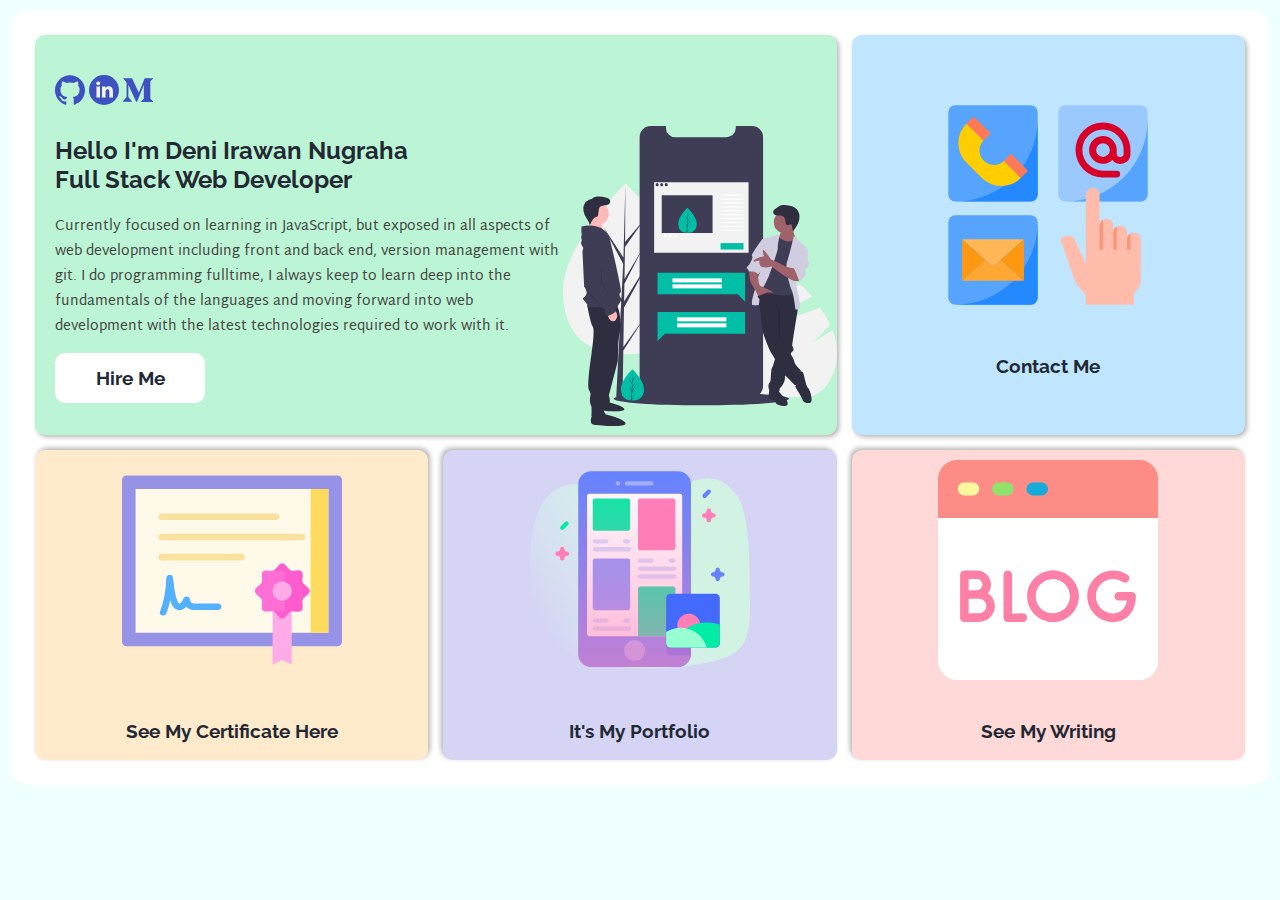
==== commit 1ac8e684: "add hover" ====
--- a/index.html
+++ b/index.html
@@ -6,8 +6,8 @@
   <meta content="width=device-width, initial-scale=1.0" name="viewport">
 
   <title>Deni Irawan Nugraha Website Portopolio</title>
-  <meta content="" name="description">
-  <meta content="" name="keywords">
+  <meta content="Currently focused on learning in JavaScript, but exposed in all aspects of web development including front and back end, version management with git. I do programming fulltime, I always keep to learn deep into the fundamentals of the languages and moving forward into web development with the latest technologies required to work with it." name="description">
+  <meta content="web developer, freelance, website, full stack website developer, node js" name="keywords">
 
   <!-- Favicons -->
   <link href="assets/img/favicon.ico" rel="icon">
@@ -31,7 +31,7 @@
     </div>
     <div class="profile-text">
       <h2>Hello I'm Deni Irawan Nugraha <br>Full Stack Web Developer</h2>
-      <p>memiliki minat yang besar terhadap bidang pengembangan web dengan bahasa pemrograman utama adalah javascript dan saya familiar di bidang baik front-end maupun back-end, fundamental user experience dan basic web design.</p>
+      <p>Currently focused on learning in JavaScript, but exposed in all aspects of web development including front and back end, version management with git. I do programming fulltime, I always keep to learn deep into the fundamentals of the languages and moving forward into web development with the latest technologies required to work with it.</p>
       <div class="hire-btn"><h3>Hire Me</h3></div>
     </div>
     <div class="profile-img">
@@ -39,19 +39,19 @@
     </div>
   </div>
   <div class="contact">
-    <img src="./assets/img/icon/communicate.svg">
+    <img src="./assets/img/icon/communicate.svg" class="img-icons">
     <h3>Contact Me</h3>
   </div>
   <div class="portfolio">
-      <img src="./assets/img/icon/website.svg">
+      <img src="./assets/img/icon/website.svg" class="img-icons">
     <h3>It's My Portfolio</h3>
   </div>
   <div class="resume">
-    <img src="./assets/img/icon/certificate.svg">
+    <img src="./assets/img/icon/certificate.svg" class="img-icons">
     <h3>See My Certificate Here</h3>
   </div>
   <div class="blog">
-    <img src="./assets/img/icon/blog.svg">
+    <img src="./assets/img/icon/blog.svg" class="img-icons">
     <h3>See My Writing</h3>
   </div>
 </div>
--- a/assets/css/style.css
+++ b/assets/css/style.css
@@ -2,7 +2,7 @@
 
 body {
   font-family: 'Martel Sans', sans-serif;
-  color: #272829;
+  color: #232934;
   background-color: azure;
   margin: 0;
   padding: 0;
@@ -41,37 +41,60 @@
   background-color: #BCF5D5;
   border-radius: 10px;
   height: 400px;
-  box-shadow: rgba(0, 0, 0, 0.7);
+  box-shadow: 2px 2px 5px rgba(0, 0, 0, 0.3);
+  display: flex;
+}
+.profile:hover{
+  background-color: #abecc7;
+}
+.profile-text p {
+  font-size: 14px;
+  color: #444644;
 }
 .contact {
   grid-area: contact;
   background-color: #C0E5FF;
   border-radius: 10px;
   padding-top: 50px;
-  box-shadow: rgba(0, 0, 0, 0.7);
+  box-shadow: 2px 2px 5px rgba(0, 0, 0, 0.3);
+}
+.contact:hover{
+  background-color: #a1d2f5;
 }
 .portfolio {
   grid-area: portfolio;
   background-color: #D5D4F4;
   border-radius: 10px;
-  box-shadow: rgba(0, 0, 0, 0.7);
+  box-shadow: -2px -2px 5px rgba(0, 0, 0, 0.3);
+}
+.portfolio:hover{
+  background-color: #bcbafa;
 }
 .resume {
   grid-area: resume;
   background-color: #FFEACB;
   border-radius: 10px;
-  box-shadow: rgba(0, 0, 0, 0.7);
+  box-shadow: 2px -2px 5px rgba(0, 0, 0, 0.3);
+}
+.resume:hover{
+  background-color: #fad091;
 }
 .blog {
   grid-area: blog;
   background-color: #FFD8D8;
   border-radius: 10px;
-  box-shadow: rgba(0, 0, 0, 0.7);
+  box-shadow: -2px -2px 5px rgba(0, 0, 0, 0.3);
 }
-
-img {
+.blog:hover {
+  background-color: #f8aeae;
+}
+.img-icons {
   height: 220px;
   margin: 10px;
+}
+.img-icons:hover{
+  height: 221px;
+  z-index: 1;
 }
 .hire-btn {
   border-radius: 10px;
@@ -82,8 +105,12 @@
   display: flex;
   align-items: center;
   justify-content: center;
+  cursor: pointer;
 }
-
+.hire-btn:hover {
+  box-shadow: 2px 2px 5px rgba(0, 0, 0, 0.3);
+  background-color: rgb(197, 255, 197)
+}
 .profile {
   display: grid;
   grid-template-areas: "social-media social-media"
@@ -98,6 +125,9 @@
   justify-content: center;
   align-items: center;
 }
+.profile-icon {
+  height: 300px;
+}
 .icon-social {
   grid-area: social-media ;
 }
@@ -105,4 +135,62 @@
   margin-top: 40px;
   height: 30px;
   width: 30px;
+  cursor: pointer;
 }
+@media(max-width: 992px){
+.container {
+    grid-template-areas: "profile profile"
+                          "contact resume"
+                          "portfolio blog";
+    grid-template-columns: 2fr 2fr 2fr;
+    width: 100%;
+  }
+.icon-social {
+  text-align: center;
+  }
+.icon-social img {
+    margin-top: 20px;
+  }
+.profile-text p {
+  display: none;
+}
+.profile {
+  display: grid;
+  grid-template-areas: "social-media social-media"
+                        "profile img";
+  grid-template-columns: 4fr 2fr;
+  grid-template-rows: 1fr 4fr;
+  text-align: left;
+  padding-left: 15px;
+}
+}
+
+@media(max-width: 576px){
+  .container {
+    grid-template-areas: "profile"
+                          "contact"
+                          "resume"
+                          "portfolio"
+                          "blog";
+    grid-template-columns: 1fr;
+    margin: 0;
+  }
+.icon-social {
+  text-align: center;
+  }
+.icon-social img {
+    margin-top: 20px;
+  }
+.profile-text p {
+  display: none;
+}
+.profile {
+  display: grid;
+  grid-template-areas: "social-media social-media"
+                        "profile img";
+  grid-template-columns: 4fr 2fr;
+  grid-template-rows: 1fr 4fr;
+  text-align: left;
+  padding-left: 5px;
+}
+}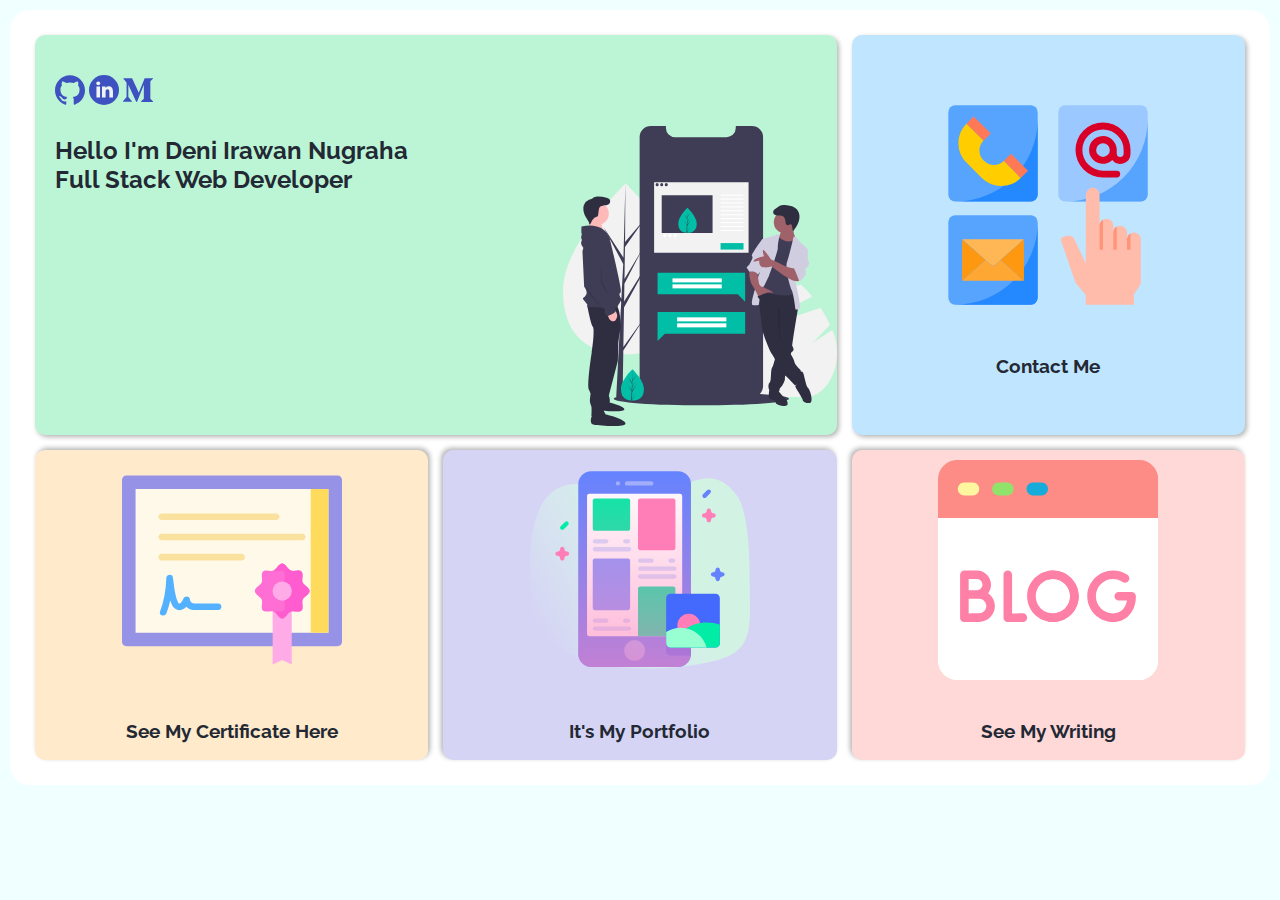
==== commit f8011d7f: "delete button" ====
--- a/index.html
+++ b/index.html
@@ -6,7 +6,9 @@
   <meta content="width=device-width, initial-scale=1.0" name="viewport">
 
   <title>Deni Irawan Nugraha Website Portopolio</title>
-  <meta content="Currently focused on learning in JavaScript, but exposed in all aspects of web development including front and back end, version management with git. I do programming fulltime, I always keep to learn deep into the fundamentals of the languages and moving forward into web development with the latest technologies required to work with it." name="description">
+  <meta
+    content="Currently focused on learning in JavaScript, but exposed in all aspects of web development including front and back end, version management with git. I do programming fulltime, I always keep to learn deep into the fundamentals of the languages and moving forward into web development with the latest technologies required to work with it."
+    name="description">
   <meta content="web developer, freelance, website, full stack website developer, node js" name="keywords">
 
   <!-- Favicons -->
@@ -14,7 +16,9 @@
   <link href="assets/img/apple-touch-icon.png" rel="apple-touch-icon">
 
   <!-- Google Fonts -->
-  <link href="https://fonts.googleapis.com/css?family=Open+Sans:300,300i,400,400i,600,600i,700,700i|Raleway:300,300i,400,400i,500,500i,600,600i,700,700i|Poppins:300,300i,400,400i,500,500i,600,600i,700,700i" rel="stylesheet">
+  <link
+    href="https://fonts.googleapis.com/css?family=Open+Sans:300,300i,400,400i,600,600i,700,700i|Raleway:300,300i,400,400i,500,500i,600,600i,700,700i|Poppins:300,300i,400,400i,500,500i,600,600i,700,700i"
+    rel="stylesheet">
 
   <!-- Main CSS File -->
   <link href="assets/css/style.css" rel="stylesheet">
@@ -22,39 +26,92 @@
 </head>
 
 <body>
-<div class="container">
-  <div class="profile">
-    <div class="icon-social">
-      <img src="./assets/img/icon/github.svg">
-      <img src="./assets/img/icon/linkedin.svg">
-      <img src="./assets/img/icon/medium.svg">
+  <div class="container">
+    <div class="profile">
+      <div class="icon-social">
+        <a href="https://github.com/deni-irawan40563"><img src="./assets/img/icon/github.svg"></a>
+        <a href="https://www.linkedin.com/in/deniirawan99/"><img src="./assets/img/icon/linkedin.svg"></a>
+        <a href="https://medium.com/@deni.irawan40563"><img src="./assets/img/icon/medium.svg"></a>
+      </div>
+      <div class="profile-text">
+        <h2>Hello I'm Deni Irawan Nugraha <br>Full Stack Web Developer</h2>
+        <!-- <div class="hire-btn" id="btn-hire">
+          <h3>Hire Me</h3>
+        </div> -->
+      </div>
+      <div class="profile-img">
+        <img src="./assets/img/icon/undraw_referral_4ki4 (1).svg" class="profile-icon">
+      </div>
     </div>
-    <div class="profile-text">
-      <h2>Hello I'm Deni Irawan Nugraha <br>Full Stack Web Developer</h2>
-      <p>Currently focused on learning in JavaScript, but exposed in all aspects of web development including front and back end, version management with git. I do programming fulltime, I always keep to learn deep into the fundamentals of the languages and moving forward into web development with the latest technologies required to work with it.</p>
-      <div class="hire-btn"><h3>Hire Me</h3></div>
+    <div class="contact" id="myBtn">
+      <img src="./assets/img/icon/communicate.svg" class="img-icons">
+      <h3>Contact Me</h3>
     </div>
-    <div class="profile-img">
-      <img src="./assets/img/icon/undraw_referral_4ki4 (1).svg" class="profile-icon">
+    <a href="portfolio.html" class="portfolio">
+      <img src="./assets/img/icon/website.svg" class="img-icons">
+      <h3>It's My Portfolio</h3>
+    </a>
+    <a href="gallery.html" class="resume">
+      <img src="./assets/img/icon/certificate.svg" class="img-icons">
+      <h3>See My Certificate Here</h3>
+    </a>
+    <a href="./Blog.html" class="blog" target="blank">
+      <img src="./assets/img/icon/blog.svg" class="img-icons">
+      <h3>See My Writing</h3>
+    </a>
+  </div>
+  <!-- The Modal -->
+  <div id="myModal" class="modal">
+
+    <!-- Modal content -->
+    <div class="modal-content">
+      <span class="close">&times;</span>
+      <a href="mailto:deni.irawan40563@gmail.com" class="email" target="blank">
+        <img src="./assets/img/icon/mail-inbox-app.svg">
+        <p>deni.irawan40563@gmail.com</p>
+      </a>
+      <a href="http://wa.me/+6283174869601" class="wa" target="blank">
+        <img src="./assets/img/icon/whatsapp.svg">
+        <p>+62 831-7486-9601</p>
+      </a>
+      <a href="https://t.me/denycode" class="telegram" target="blank">
+        <img src="./assets/img/icon/telegram.svg">
+        <p>https://t.me/denycode</p>
+      </a>
     </div>
   </div>
-  <div class="contact">
-    <img src="./assets/img/icon/communicate.svg" class="img-icons">
-    <h3>Contact Me</h3>
+  <div id="hireModal" class="modalHire">
+    <div class="login-box formHire">
+      <span class="closeHire">&times;</span>
+      <h2>Direct Hire</h2>
+      <form>
+        <div class="user-box">
+          <input type="text" name="" required="">
+          <label>Company Name</label>
+        </div>
+        <div class="user-box">
+          <input type="text" name="" required="">
+          <label>Email</label>
+        </div>
+        <div class="user-box">
+          <input type="option" name="" required="">
+          <label>For Position</label>
+        </div>
+        <div class="user-box">
+          <input type="text" name="" required="">
+          <label>Message</label>
+        </div>
+        <a href="#">
+          <span></span>
+          <span></span>
+          <span></span>
+          <span></span>
+          Submit
+        </a>
+      </form>
+    </div>
   </div>
-  <div class="portfolio">
-      <img src="./assets/img/icon/website.svg" class="img-icons">
-    <h3>It's My Portfolio</h3>
-  </div>
-  <div class="resume">
-    <img src="./assets/img/icon/certificate.svg" class="img-icons">
-    <h3>See My Certificate Here</h3>
-  </div>
-  <div class="blog">
-    <img src="./assets/img/icon/blog.svg" class="img-icons">
-    <h3>See My Writing</h3>
-  </div>
-</div>
+  <script src="main.js"></script>
 </body>
 
 </html>--- a/assets/css/style.css
+++ b/assets/css/style.css
@@ -1,4 +1,10 @@
 @import url('https://fonts.googleapis.com/css2?family=Martel+Sans:wght@600&display=swap');
+.element, html{
+  scrollbar-width:none
+}
+html::-webkit-scrollbar, .element::-webkit-scrollbar{
+  display:none
+}
 
 body {
   font-family: 'Martel Sans', sans-serif;
@@ -9,7 +15,7 @@
 }
 
 a {
-  color: #149ddd;
+  color: #232934;
 }
 
 a:hover {
@@ -137,6 +143,279 @@
   width: 30px;
   cursor: pointer;
 }
+/* The Modal (background) */
+.modal {
+  display: none; /* Hidden by default */
+  position: fixed; /* Stay in place */
+  z-index: 1; /* Sit on top */
+  padding-top: 100px; /* Location of the box */
+  left: 0;
+  top: 0;
+  width: 100%; /* Full width */
+  height: 100%; /* Full height */
+  overflow: auto; /* Enable scroll if needed */
+  background-color: rgb(0,0,0); /* Fallback color */
+  background-color: rgba(0,0,0,0.4); /* Black w/ opacity */
+}
+
+/* Modal Content */
+.modal-content {
+  display: grid;
+  gap: 10px;
+  grid-template-areas: "close close""email email""wa telegram";
+  grid-template-columns: repeat(2, auto-fill);
+  grid-template-rows: 0.1fr 2fr 2fr;
+  background-color: #fefefe;
+  margin: auto;
+  padding: 20px;
+  border: 1px solid #888;
+  width: 30%;
+  border-radius: 20px;
+}
+
+/* The Close Button */
+.close {
+  grid-area: close;
+  color: #aaaaaa;
+  float: right;
+  font-size: 28px;
+  font-weight: bold;
+}
+
+.close:hover,
+.close:focus {
+  color: #000;
+  text-decoration: none;
+  cursor: pointer;
+}
+.modalHire {
+  display: none; /* Hidden by default */
+  position: fixed; /* Stay in place */
+  z-index: 1; /* Sit on top */
+  padding-top: 100px; /* Location of the box */
+  left: 0;
+  top: 0;
+  width: 100%; /* Full width */
+  height: 100%; /* Full height */
+  overflow: auto; /* Enable scroll if needed */
+  background-color: rgb(0,0,0); /* Fallback color */
+  background-color: rgba(0,0,0,0.4); /* Black w/ opacity */
+}
+
+/* The Close Button */
+.closeHire {
+  grid-area: close;
+  color: #aaaaaa;
+  float: right;
+  font-size: 28px;
+  font-weight: bold;
+}
+
+.closeHire:hover,
+.closeHire:focus {
+  color: #000;
+  text-decoration: none;
+  cursor: pointer;
+}
+.formHire {
+  background-color: #fefefe;
+  margin: auto;
+  padding: 20px;
+  border: 1px solid #888;
+  width: 30%;
+  border-radius: 20px;
+}
+.modal-content img {
+  width: 100px;
+  height: 100px;
+}
+.email {
+  grid-area: email;
+  text-align: center;
+  padding: 10px;
+  box-shadow: 2px 2px 5px rgba(0, 0, 0, 0.3);
+  border-radius: 10px;
+}
+.wa {
+  grid-area: wa;
+  text-align: center;
+  padding: 10px;
+  border-radius: 10px;
+  box-shadow: 2px 2px 5px rgba(0, 0, 0, 0.3);
+}
+.telegram {
+  grid-area: telegram;
+  text-align: center;
+  padding: 10px;
+  box-shadow: 2px 2px 5px rgba(0, 0, 0, 0.3);
+  border-radius: 10px;
+}
+a {
+  text-decoration: none;
+}
+.telegram:hover, .wa:hover, .email:hover {
+  background-color: #B1F5F4;
+  cursor: pointer;
+}
+.login-box {
+  position: absolute;
+  top: 50%;
+  left: 50%;
+  width: 400px;
+  padding: 40px;
+  transform: translate(-50%, -50%);
+  background: white;
+  box-sizing: border-box;
+  box-shadow: 0 15px 25px rgba(0,0,0,.6);
+  border-radius: 10px;
+}
+
+.login-box h2 {
+  margin: 0 0 30px;
+  padding: 0;
+  color: #0E0D30;
+  text-align: center;
+}
+
+.login-box .user-box {
+  position: relative;
+}
+
+.login-box .user-box input {
+  width: 100%;
+  padding: 10px 0;
+  font-size: 16px;
+  color: #0E0D30;
+  margin-bottom: 30px;
+  border: none;
+  border-bottom: 1px solid #0E0D30;
+  outline: none;
+  background: transparent;
+}
+.login-box .user-box label {
+  position: absolute;
+  top:0;
+  left: 0;
+  padding: 10px 0;
+  font-size: 16px;
+  color: #000;
+  pointer-events: none;
+  transition: .5s;
+}
+
+.login-box .user-box input:focus ~ label,
+.login-box .user-box input:valid ~ label {
+  top: -20px;
+  left: 0;
+  color: #57D3F0;
+  font-size: 12px;
+}
+
+.login-box form a {
+  position: relative;
+  display: inline-block;
+  padding: 10px 20px;
+  color: #57D3F0;
+  font-size: 16px;
+  text-decoration: none;
+  text-transform: uppercase;
+  overflow: hidden;
+  transition: .5s;
+  margin-top: 40px;
+  letter-spacing: 4px;
+  border-radius: 10px;
+}
+
+.login-box a:hover {
+  background: #57D3F0;
+  color: #fff;
+  border-radius: 5px;
+  box-shadow: 0 0 5px #57D3F0,
+              0 0 10px #57D3F0,
+              0 0 15px #57D3F0,
+              0 0 20px #57D3F0;
+}
+
+.login-box a span {
+  position: absolute;
+  display: block;
+}
+
+.login-box a span:nth-child(1) {
+  top: 0;
+  left: -100%;
+  width: 100%;
+  height: 2px;
+  background: linear-gradient(90deg, transparent, #03e9f4);
+  animation: btn-anim1 1s linear infinite;
+}
+
+@keyframes btn-anim1 {
+  0% {
+    left: -100%;
+  }
+  50%,100% {
+    left: 100%;
+  }
+}
+
+.login-box a span:nth-child(2) {
+  top: -100%;
+  right: 0;
+  width: 2px;
+  height: 100%;
+  background: linear-gradient(180deg, transparent, #03e9f4);
+  animation: btn-anim2 1s linear infinite;
+  animation-delay: .25s
+}
+
+@keyframes btn-anim2 {
+  0% {
+    top: -100%;
+  }
+  50%,100% {
+    top: 100%;
+  }
+}
+
+.login-box a span:nth-child(3) {
+  bottom: 0;
+  right: -100%;
+  width: 100%;
+  height: 2px;
+  background: white;
+  animation: btn-anim3 1s linear infinite;
+  animation-delay: .5s
+}
+
+@keyframes btn-anim3 {
+  0% {
+    right: -100%;
+  }
+  50%,100% {
+    right: 100%;
+  }
+}
+
+.login-box a span:nth-child(4) {
+  bottom: -100%;
+  left: 0;
+  width: 2px;
+  height: 100%;
+  background: linear-gradient(360deg, transparent, #03e9f4);
+  animation: btn-anim4 1s linear infinite;
+  animation-delay: .75s
+}
+
+@keyframes btn-anim4 {
+  0% {
+    bottom: -100%;
+  }
+  50%,100% {
+    bottom: 100%;
+  }
+}
+
 @media(max-width: 992px){
 .container {
     grid-template-areas: "profile profile"
@@ -166,6 +445,10 @@
 }
 
 @media(max-width: 576px){
+  h1, h2, h3, h4, h5, h6 {
+    margin-left: 10px;
+    font-size: 18px;
+  }  
   .container {
     grid-template-areas: "profile"
                           "contact"
@@ -174,6 +457,12 @@
                           "blog";
     grid-template-columns: 1fr;
     margin: 0;
+    padding: 0;
+  }
+  .img-icons {
+    height: 150px;
+    margin: 0;
+    margin-top: 5px;
   }
 .icon-social {
   text-align: center;
